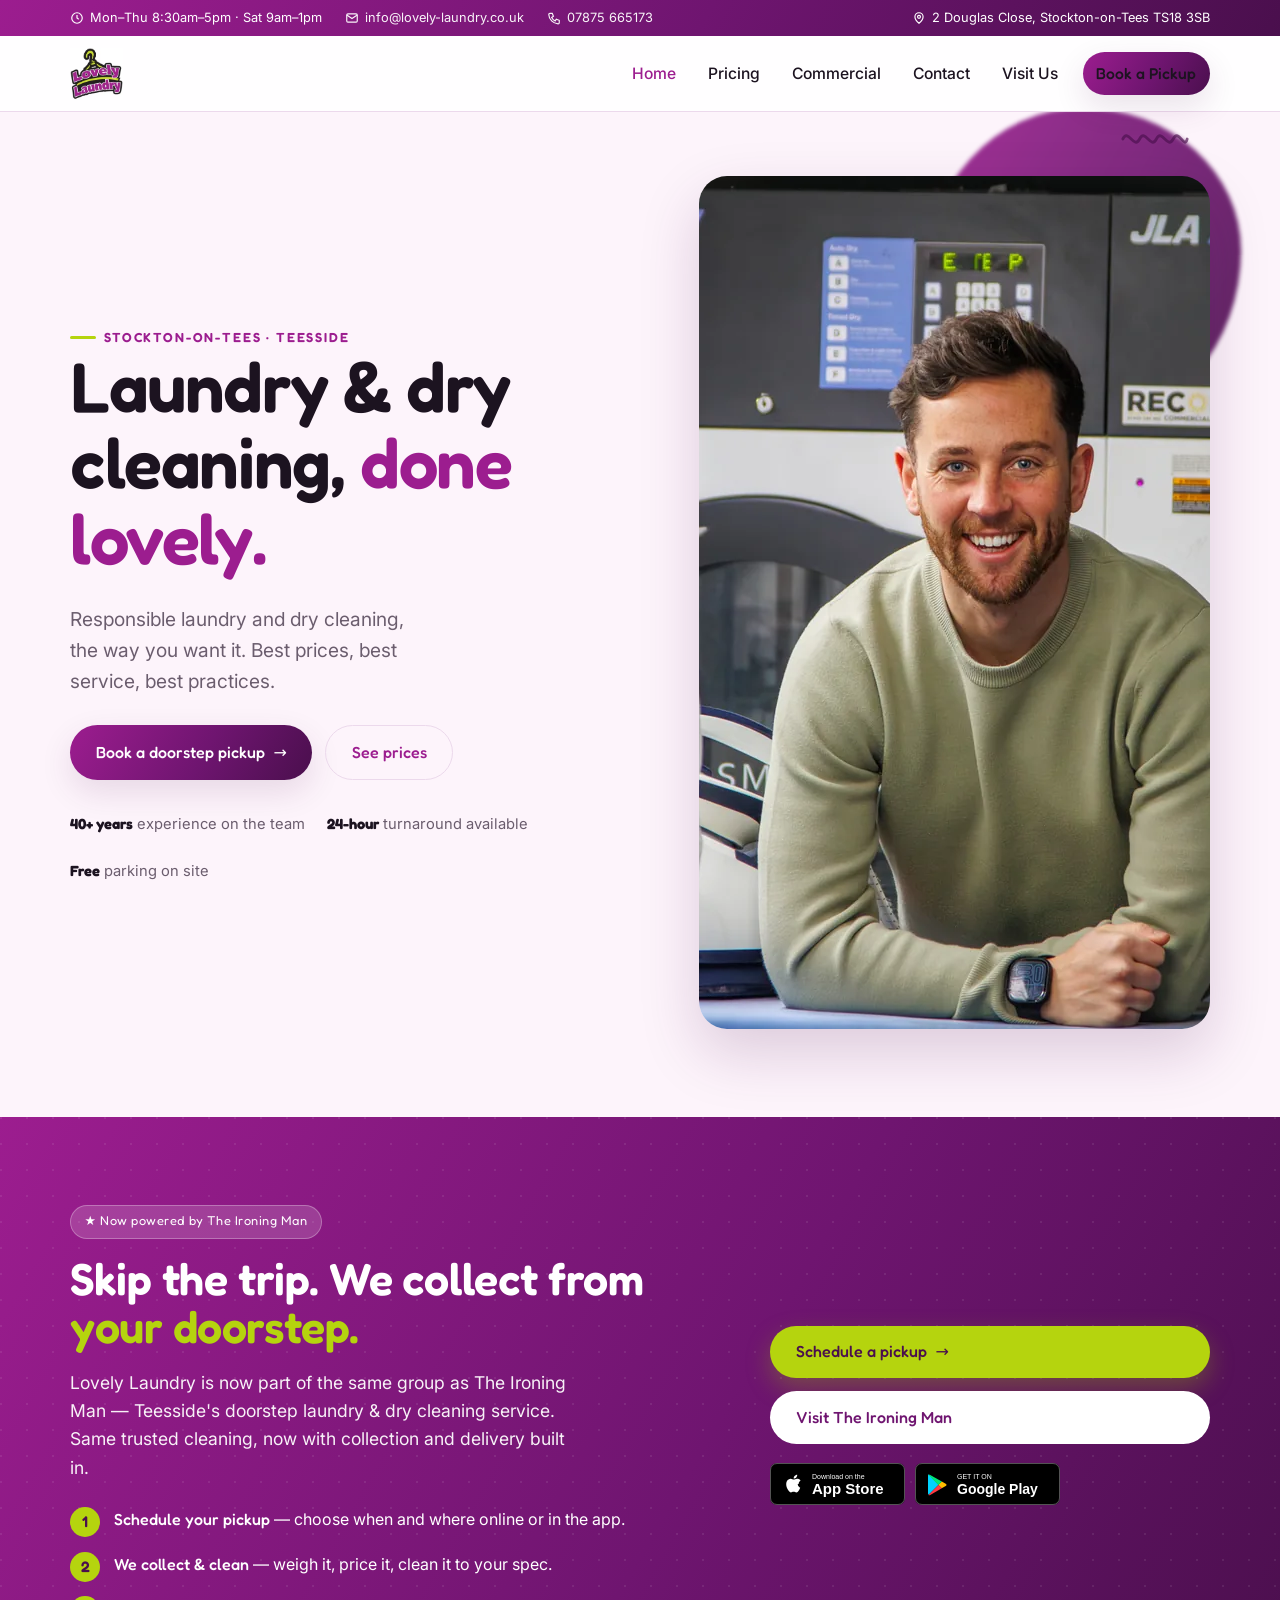
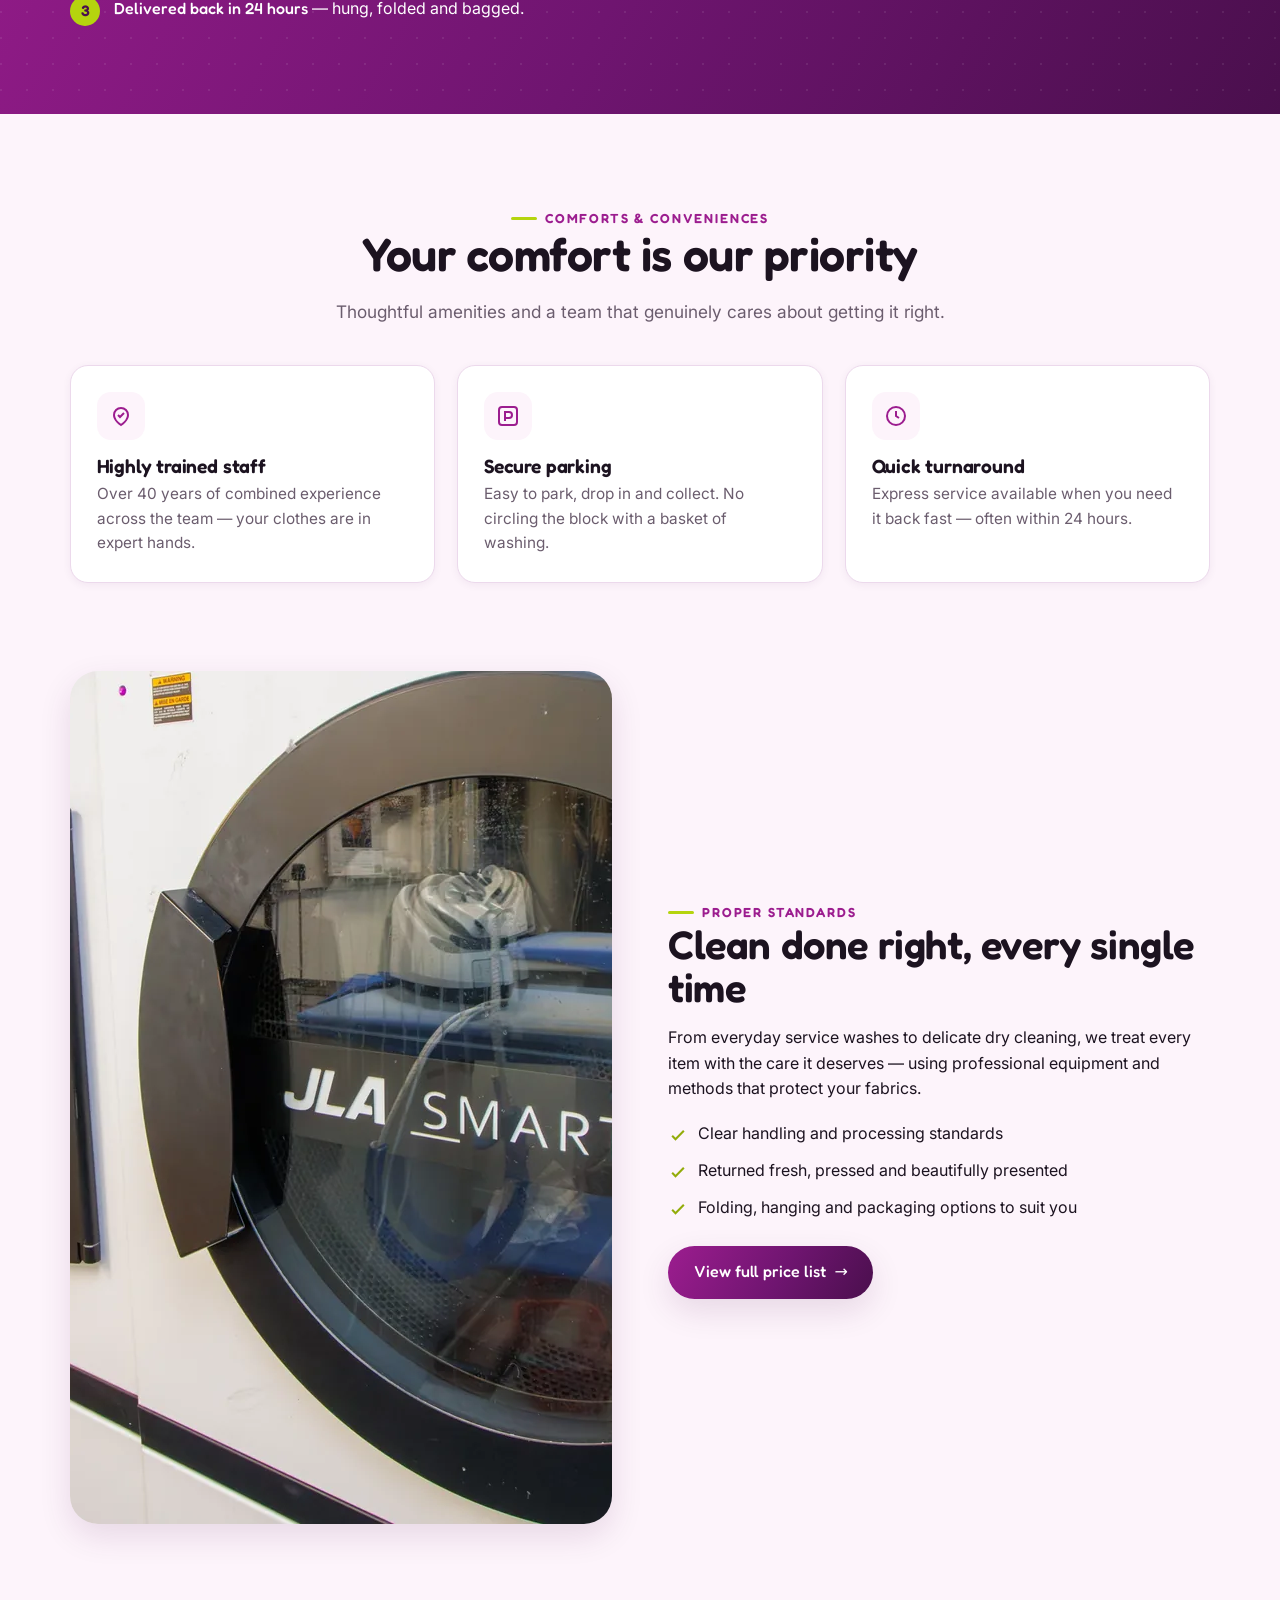
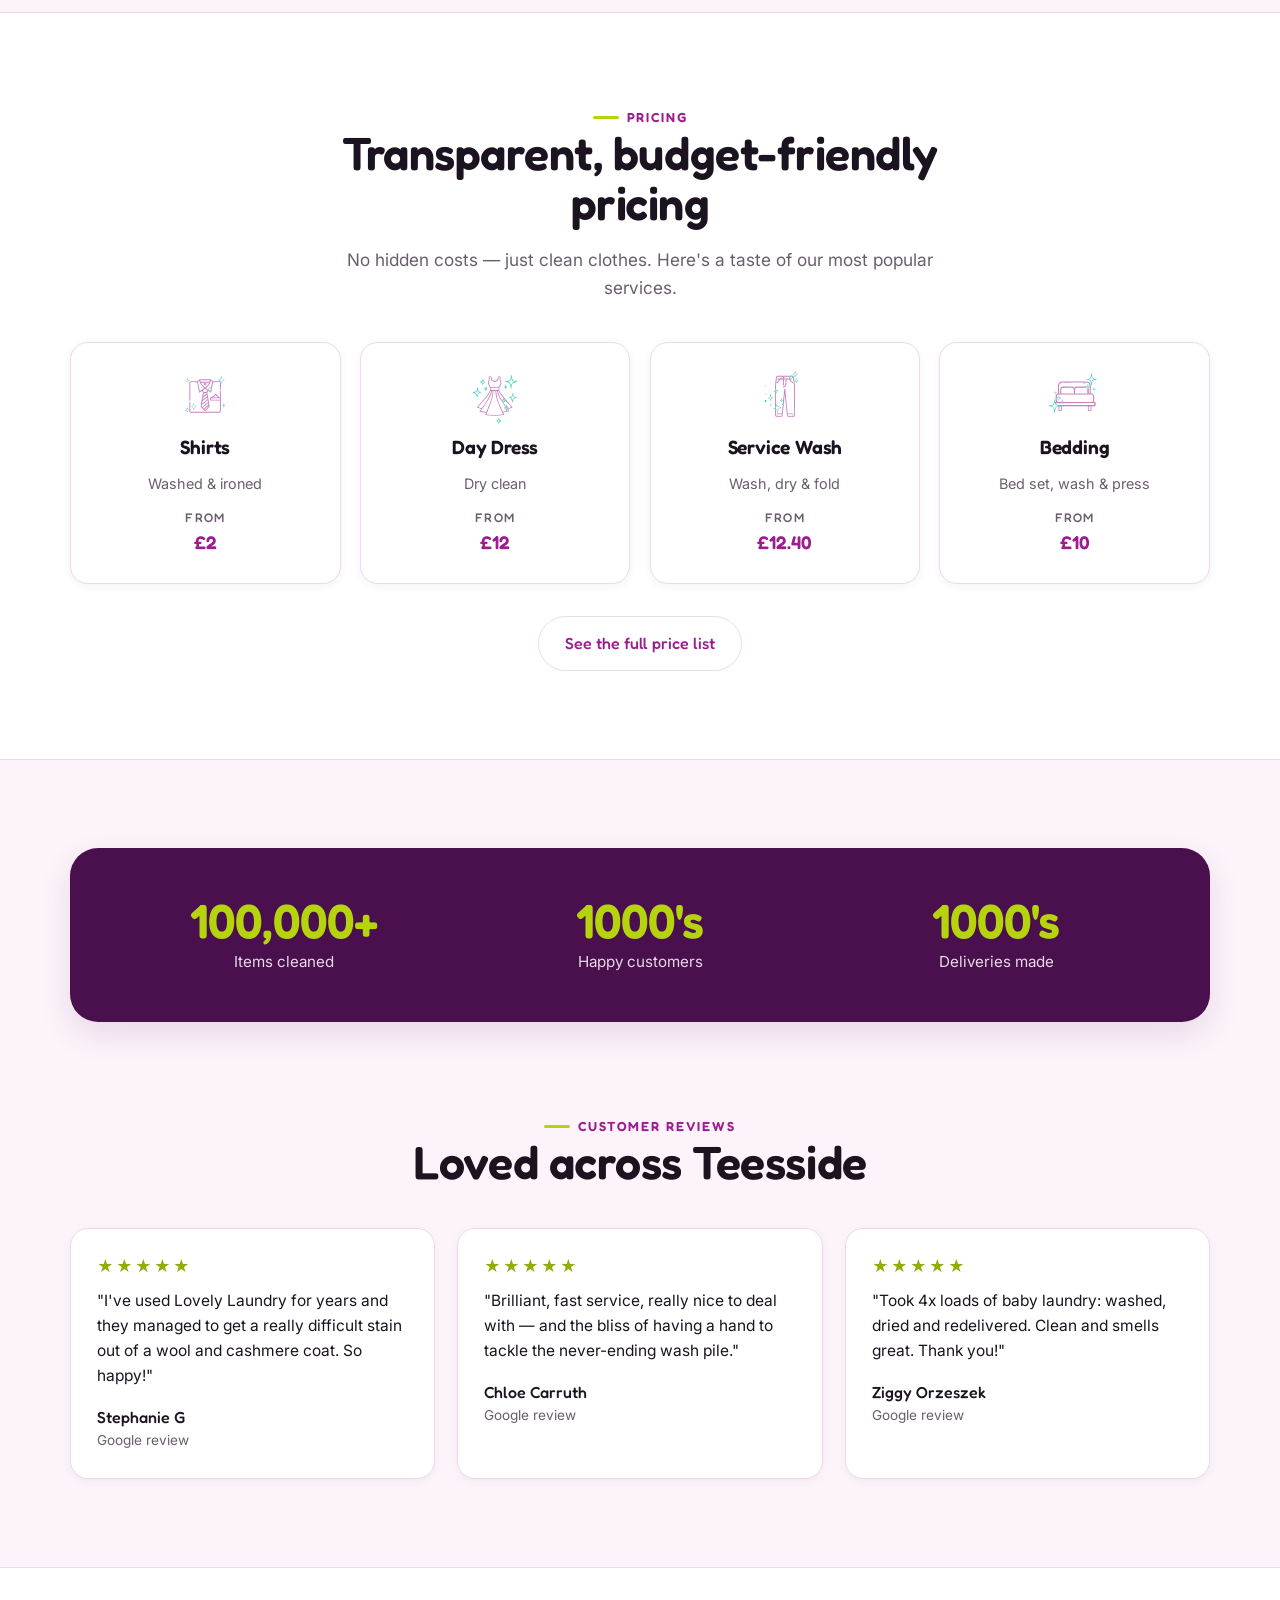
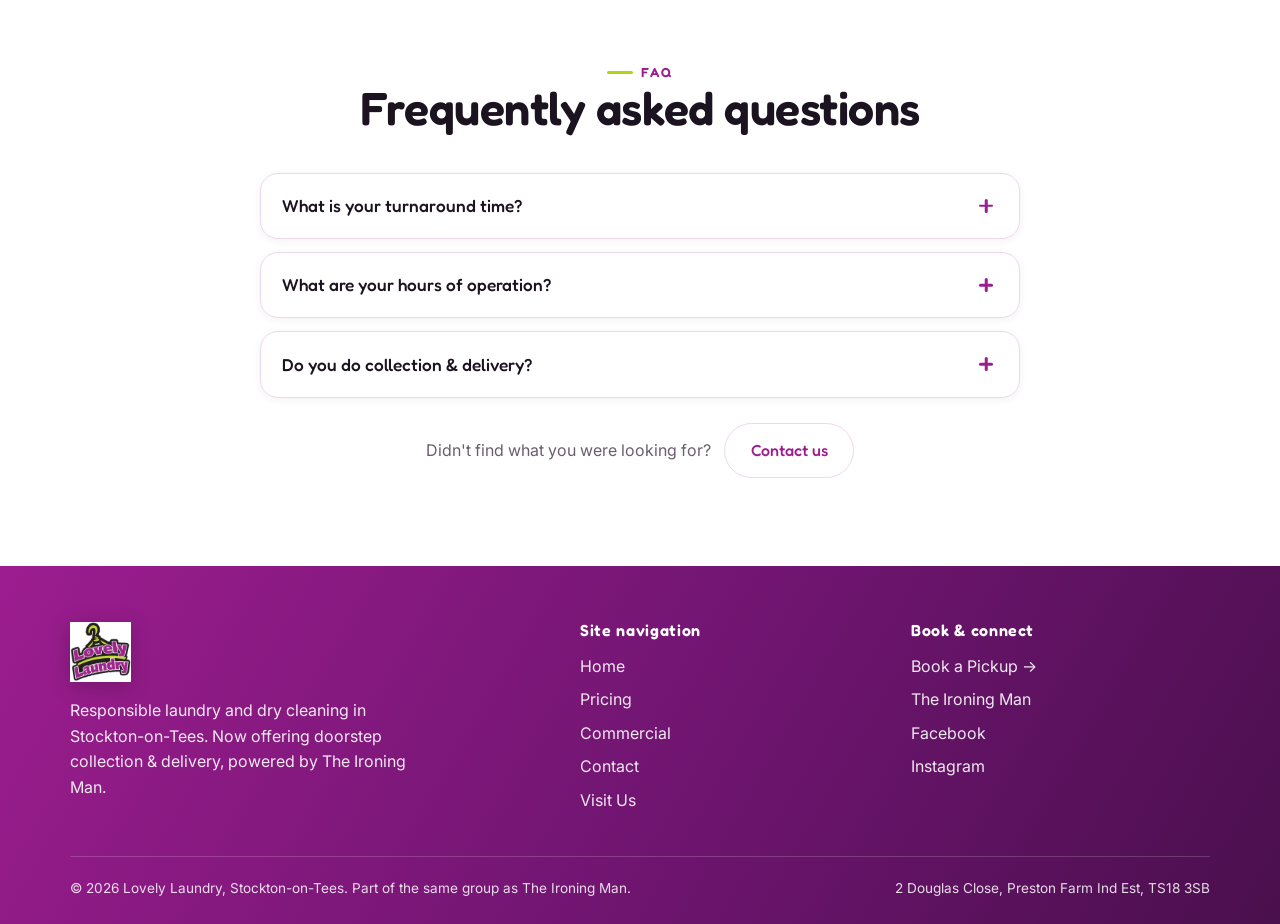
==== index.html @ bd480260 "Rebuild site: static HTML/CSS/JS, Ironing Man CTA throughout" ====
<!DOCTYPE html>
<html lang="en-GB">
<head>
  <meta charset="UTF-8">
  <meta name="viewport" content="width=device-width, initial-scale=1">
  <title>Lovely Laundry — Laundry &amp; Dry Cleaning in Stockton-on-Tees</title>
  <meta name="description" content="Lovely Laundry: trusted laundry and dry cleaning in Stockton-on-Tees. Now offering doorstep collection &amp; delivery, powered by The Ironing Man. Book a pickup online.">
  <link rel="icon" type="image/webp" href="assets/img/logo.webp">
  <meta property="og:title" content="Lovely Laundry — Laundry &amp; Dry Cleaning in Stockton-on-Tees">
  <meta property="og:description" content="Trusted local laundry &amp; dry cleaning, now with doorstep collection powered by The Ironing Man.">
  <meta property="og:type" content="website">
  <meta property="og:url" content="https://lovely-laundry.co.uk/">
  <link rel="preconnect" href="https://fonts.googleapis.com">
  <link rel="preconnect" href="https://fonts.gstatic.com" crossorigin>
  <link href="https://fonts.googleapis.com/css2?family=Fredoka:wght@400;500;600&family=Inter:wght@400;500;600&display=swap" rel="stylesheet">
  <link rel="stylesheet" href="assets/styles.css">
</head>
<body>

  <!-- Top bar -->
  <div class="topbar">
    <div class="wrap">
      <span class="ti"><svg viewBox="0 0 24 24" fill="none" stroke="currentColor" stroke-width="2"><circle cx="12" cy="12" r="9"/><path d="M12 7v5l3 2"/></svg> Mon–Thu 8:30am–5pm · Sat 9am–1pm</span>
      <a class="ti" href="mailto:info@lovely-laundry.co.uk"><svg viewBox="0 0 24 24" fill="none" stroke="currentColor" stroke-width="2"><rect x="3" y="5" width="18" height="14" rx="2"/><path d="m3 7 9 6 9-6"/></svg> info@lovely-laundry.co.uk</a>
      <a class="ti" href="tel:07875665173"><svg viewBox="0 0 24 24" fill="none" stroke="currentColor" stroke-width="2"><path d="M5 4h4l2 5-3 2a14 14 0 0 0 6 6l2-3 5 2v4a2 2 0 0 1-2 2A17 17 0 0 1 3 6a2 2 0 0 1 2-2"/></svg> 07875 665173</a>
      <span class="ti spacer"><svg viewBox="0 0 24 24" fill="none" stroke="currentColor" stroke-width="2"><path d="M12 21s-7-5.5-7-11a7 7 0 0 1 14 0c0 5.5-7 11-7 11Z"/><circle cx="12" cy="10" r="2.5"/></svg> 2 Douglas Close, Stockton-on-Tees TS18 3SB</span>
    </div>
  </div>

  <!-- Header -->
  <header class="site-header">
    <nav class="nav wrap" aria-label="Primary">
      <a class="logo" href="index.html"><img src="assets/img/logo.webp" alt="Lovely Laundry"></a>
      <button class="nav-toggle" aria-label="Menu" aria-expanded="false"><span></span><span></span><span></span></button>
      <ul class="nav-links">
        <li><a class="active" href="index.html">Home</a></li>
        <li><a href="pricing.html">Pricing</a></li>
        <li><a href="commercial.html">Commercial</a></li>
        <li><a href="contact.html">Contact</a></li>
        <li><a href="visit.html">Visit Us</a></li>
        <li class="nav-cta"><a class="btn btn-primary" href="https://ironing-man.co.uk/book" target="_blank" rel="noopener">Book a Pickup</a></li>
      </ul>
    </nav>
  </header>

  <!-- Hero -->
  <section class="hero">
    <div class="wrap hero-grid">
      <div class="hero-copy reveal">
        <span class="eyebrow">Stockton-on-Tees · Teesside</span>
        <h1>Laundry &amp; dry cleaning, <span class="tint">done lovely.</span></h1>
        <p class="lead">Responsible laundry and dry cleaning, the way you want it. Best prices, best service, best practices.</p>
        <div class="hero-cta">
          <a class="btn btn-primary" href="https://ironing-man.co.uk/book" target="_blank" rel="noopener">Book a doorstep pickup <span class="arr">→</span></a>
          <a class="btn btn-ghost" href="pricing.html">See prices</a>
        </div>
        <div class="trust-row">
          <span><b>40+ years</b> experience on the team</span>
          <span><b>24-hour</b> turnaround available</span>
          <span><b>Free</b> parking on site</span>
        </div>
      </div>
      <div class="hero-media reveal">
        <span class="blob"></span>
        <svg class="squig" viewBox="0 0 100 40" fill="none" stroke="currentColor" stroke-width="4" stroke-linecap="round"><path d="M4 20c8-16 16 16 24 0s16 16 24 0 16 16 24 0 16 16 20 0"/></svg>
        <img src="assets/img/hero-sam.webp" alt="Sam, owner of Lovely Laundry, at the dry cleaning machine" width="1280" height="853">
      </div>
    </div>
  </section>

  <!-- Doorstep band (signature CTA) -->
  <section class="doorstep">
    <div class="wrap doorstep-grid">
      <div class="reveal">
        <span class="badge">★ Now powered by The Ironing Man</span>
        <h2>Skip the trip. We collect from <span class="lime-text">your doorstep.</span></h2>
        <p>Lovely Laundry is now part of the same group as The Ironing Man — Teesside's doorstep laundry &amp; dry cleaning service. Same trusted cleaning, now with collection and delivery built in.</p>
        <ul class="steps">
          <li><span class="n">1</span><span><b>Schedule your pickup</b> — choose when and where online or in the app.</span></li>
          <li><span class="n">2</span><span><b>We collect &amp; clean</b> — weigh it, price it, clean it to your spec.</span></li>
          <li><span class="n">3</span><span><b>Delivered back in 24 hours</b> — hung, folded and bagged.</span></li>
        </ul>
      </div>
      <div class="doorstep-cta reveal">
        <a class="btn btn-lime" href="https://ironing-man.co.uk/book" target="_blank" rel="noopener">Schedule a pickup <span class="arr">→</span></a>
        <a class="btn btn-on-dark" href="https://ironing-man.co.uk/" target="_blank" rel="noopener">Visit The Ironing Man</a>
        <div class="app-badges">
          <a href="https://apps.apple.com/us/app/cleancloud/id1031182499" target="_blank" rel="noopener"><img src="assets/img/app-store.svg" alt="Download on the App Store"></a>
          <a href="https://play.google.com/store/apps/details?id=com.cleancloudapp.cleancloud" target="_blank" rel="noopener"><img src="assets/img/google-play.svg" alt="Get it on Google Play"></a>
        </div>
      </div>
    </div>
  </section>

  <!-- Comforts & Conveniences -->
  <section>
    <div class="wrap">
      <div class="section-head center reveal">
        <span class="eyebrow">Comforts &amp; conveniences</span>
        <h2>Your comfort is our priority</h2>
        <p>Thoughtful amenities and a team that genuinely cares about getting it right.</p>
      </div>
      <div class="features">
        <div class="feature reveal">
          <div class="ic"><svg viewBox="0 0 24 24" fill="none" stroke="currentColor" stroke-width="2"><path d="M12 21s-7-4.5-7-10a7 7 0 0 1 14 0c0 5.5-7 10-7 10Z"/><path d="M9 11l2 2 4-4"/></svg></div>
          <h3>Highly trained staff</h3>
          <p>Over 40 years of combined experience across the team — your clothes are in expert hands.</p>
        </div>
        <div class="feature reveal">
          <div class="ic"><svg viewBox="0 0 24 24" fill="none" stroke="currentColor" stroke-width="2"><rect x="3" y="3" width="18" height="18" rx="3"/><path d="M9 17V8h4a3 3 0 0 1 0 6H9"/></svg></div>
          <h3>Secure parking</h3>
          <p>Easy to park, drop in and collect. No circling the block with a basket of washing.</p>
        </div>
        <div class="feature reveal">
          <div class="ic"><svg viewBox="0 0 24 24" fill="none" stroke="currentColor" stroke-width="2"><circle cx="12" cy="12" r="9"/><path d="M12 7v5l3 2"/></svg></div>
          <h3>Quick turnaround</h3>
          <p>Express service available when you need it back fast — often within 24 hours.</p>
        </div>
      </div>
    </div>
  </section>

  <!-- Split: real cleaning -->
  <section style="padding-top:0;">
    <div class="wrap split reveal">
      <div class="split-media"><img src="assets/img/smartdry-machines.webp" alt="JLA SmartDry commercial cleaning machines at Lovely Laundry" width="1280" height="853"></div>
      <div class="split-body">
        <span class="eyebrow">Proper standards</span>
        <h2>Clean done right, every single time</h2>
        <p>From everyday service washes to delicate dry cleaning, we treat every item with the care it deserves — using professional equipment and methods that protect your fabrics.</p>
        <ul>
          <li><svg viewBox="0 0 24 24" fill="none" stroke="currentColor" stroke-width="2.5"><path d="m5 13 4 4L19 7"/></svg> Clear handling and processing standards</li>
          <li><svg viewBox="0 0 24 24" fill="none" stroke="currentColor" stroke-width="2.5"><path d="m5 13 4 4L19 7"/></svg> Returned fresh, pressed and beautifully presented</li>
          <li><svg viewBox="0 0 24 24" fill="none" stroke="currentColor" stroke-width="2.5"><path d="m5 13 4 4L19 7"/></svg> Folding, hanging and packaging options to suit you</li>
        </ul>
        <a class="btn btn-primary" href="pricing.html">View full price list <span class="arr">→</span></a>
      </div>
    </div>
  </section>

  <!-- Pricing teaser -->
  <section style="background:var(--paper); border-block:1px solid var(--line);">
    <div class="wrap">
      <div class="section-head center reveal">
        <span class="eyebrow">Pricing</span>
        <h2>Transparent, budget-friendly pricing</h2>
        <p>No hidden costs — just clean clothes. Here's a taste of our most popular services.</p>
      </div>
      <div class="price-cards">
        <div class="price-card reveal"><img src="assets/icons/shirt.svg" alt=""><h3>Shirts</h3><p class="sub">Washed &amp; ironed</p><div class="from"><span>From</span>£2</div></div>
        <div class="price-card reveal"><img src="assets/icons/dress.svg" alt=""><h3>Day Dress</h3><p class="sub">Dry clean</p><div class="from"><span>From</span>£12</div></div>
        <div class="price-card reveal"><img src="assets/icons/trousers.svg" alt=""><h3>Service Wash</h3><p class="sub">Wash, dry &amp; fold</p><div class="from"><span>From</span>£12.40</div></div>
        <div class="price-card reveal"><img src="assets/icons/bed.svg" alt=""><h3>Bedding</h3><p class="sub">Bed set, wash &amp; press</p><div class="from"><span>From</span>£10</div></div>
      </div>
      <div style="text-align:center; margin-top:2rem;">
        <a class="btn btn-ghost" href="pricing.html">See the full price list</a>
      </div>
    </div>
  </section>

  <!-- Stats -->
  <section>
    <div class="wrap">
      <div class="stats reveal">
        <div><div class="num">100,000+</div><div class="lbl">Items cleaned</div></div>
        <div><div class="num">1000's</div><div class="lbl">Happy customers</div></div>
        <div><div class="num">1000's</div><div class="lbl">Deliveries made</div></div>
      </div>
    </div>
  </section>

  <!-- Reviews -->
  <section style="padding-top:0;">
    <div class="wrap">
      <div class="section-head center reveal">
        <span class="eyebrow">Customer reviews</span>
        <h2>Loved across Teesside</h2>
      </div>
      <div class="reviews">
        <div class="review reveal">
          <div class="stars">★★★★★</div>
          <p>"I've used Lovely Laundry for years and they managed to get a really difficult stain out of a wool and cashmere coat. So happy!"</p>
          <div class="who">Stephanie G</div><div class="src">Google review</div>
        </div>
        <div class="review reveal">
          <div class="stars">★★★★★</div>
          <p>"Brilliant, fast service, really nice to deal with — and the bliss of having a hand to tackle the never-ending wash pile."</p>
          <div class="who">Chloe Carruth</div><div class="src">Google review</div>
        </div>
        <div class="review reveal">
          <div class="stars">★★★★★</div>
          <p>"Took 4x loads of baby laundry: washed, dried and redelivered. Clean and smells great. Thank you!"</p>
          <div class="who">Ziggy Orzeszek</div><div class="src">Google review</div>
        </div>
      </div>
    </div>
  </section>

  <!-- FAQ -->
  <section style="background:var(--paper); border-top:1px solid var(--line);">
    <div class="wrap">
      <div class="section-head center reveal">
        <span class="eyebrow">FAQ</span>
        <h2>Frequently asked questions</h2>
      </div>
      <div class="faq" style="margin-inline:auto;">
        <details class="reveal"><summary>What is your turnaround time?<span class="plus"></span></summary><p>Standard turnaround is typically within a few working days, and we offer an express service when you need items back faster — often within 24 hours. For doorstep collection through The Ironing Man, items are usually returned within 24 hours.</p></details>
        <details class="reveal"><summary>What are your hours of operation?<span class="plus"></span></summary><p>Our Stockton store is open Monday to Thursday 8:30am–5:00pm and Saturday 9:00am–1:00pm. You can book a doorstep pickup online any time.</p></details>
        <details class="reveal"><summary>Do you do collection &amp; delivery?<span class="plus"></span></summary><p>Yes — through The Ironing Man, our group's doorstep service. Schedule a pickup online or in the app, we collect, clean and deliver back to you. <a href="https://ironing-man.co.uk/book" target="_blank" rel="noopener" style="color:var(--magenta);">Book a pickup →</a></p></details>
      </div>
      <div style="text-align:center; margin-top:1.6rem;">
        <span style="color:var(--ink-soft);">Didn't find what you were looking for?</span>
        <a class="btn btn-ghost" style="margin-left:.6rem;" href="contact.html">Contact us</a>
      </div>
    </div>
  </section>

  <!-- Footer -->
  <footer class="site-footer">
    <div class="wrap footer-grid">
      <div class="footer-brand">
        <img src="assets/img/logo.webp" alt="Lovely Laundry">
        <p>Responsible laundry and dry cleaning in Stockton-on-Tees. Now offering doorstep collection &amp; delivery, powered by The Ironing Man.</p>
      </div>
      <div>
        <h4>Site navigation</h4>
        <ul>
          <li><a href="index.html">Home</a></li>
          <li><a href="pricing.html">Pricing</a></li>
          <li><a href="commercial.html">Commercial</a></li>
          <li><a href="contact.html">Contact</a></li>
          <li><a href="visit.html">Visit Us</a></li>
        </ul>
      </div>
      <div>
        <h4>Book &amp; connect</h4>
        <ul>
          <li><a href="https://ironing-man.co.uk/book" target="_blank" rel="noopener">Book a Pickup →</a></li>
          <li><a href="https://ironing-man.co.uk/" target="_blank" rel="noopener">The Ironing Man</a></li>
          <li><a href="https://www.facebook.com/LovelyLaundryStockton/" target="_blank" rel="noopener">Facebook</a></li>
          <li><a href="https://www.instagram.com/lovelylaundryltd/" target="_blank" rel="noopener">Instagram</a></li>
        </ul>
      </div>
    </div>
    <div class="wrap footer-bottom">
      <span>© 2026 Lovely Laundry, Stockton-on-Tees. Part of the same group as The Ironing Man.</span>
      <span>2 Douglas Close, Preston Farm Ind Est, TS18 3SB</span>
    </div>
  </footer>

  <script src="assets/main.js"></script>
</body>
</html>
---- assets/styles.css ----
/* ===========================================================
   Lovely Laundry — core styles
   Palette derived from the brand logo; lime used as signature accent.
   =========================================================== */

:root {
  --magenta:      #9c1d8f;
  --magenta-deep: #6f1570;
  --plum:         #4a0f4d;
  --lime:         #b5d40e;
  --lime-deep:    #93ac0a;
  --cream:        #fdf4fb;
  --paper:        #ffffff;
  --ink:          #1c1320;
  --ink-soft:     #6b5d6e;
  --line:         #ecd9ec;

  --grad-brand: linear-gradient(120deg, var(--magenta) 0%, var(--magenta-deep) 55%, var(--plum) 100%);

  --shadow-sm: 0 2px 8px rgba(74, 15, 77, .06);
  --shadow-md: 0 12px 32px rgba(74, 15, 77, .12);
  --shadow-lg: 0 24px 60px rgba(74, 15, 77, .18);

  --r-sm: 10px;
  --r-md: 18px;
  --r-lg: 28px;
  --r-pill: 999px;

  --wrap: 1140px;
  --gap: clamp(1rem, 3vw, 2rem);

  --font-display: "Fredoka", system-ui, sans-serif;
  --font-body: "Inter", system-ui, -apple-system, sans-serif;
}

*, *::before, *::after { box-sizing: border-box; }

html { scroll-behavior: smooth; }
@media (prefers-reduced-motion: reduce) {
  html { scroll-behavior: auto; }
  *, *::before, *::after { animation-duration: .001ms !important; transition-duration: .001ms !important; }
}

body {
  margin: 0;
  font-family: var(--font-body);
  color: var(--ink);
  background: var(--cream);
  line-height: 1.6;
  -webkit-font-smoothing: antialiased;
}

img { max-width: 100%; display: block; }
a { color: inherit; }

h1, h2, h3, h4 {
  font-family: var(--font-display);
  line-height: 1.08;
  margin: 0 0 .4em;
  font-weight: 600;
  letter-spacing: -0.01em;
}

.wrap { width: min(var(--wrap), 92vw); margin-inline: auto; }

.eyebrow {
  font-family: var(--font-display);
  font-weight: 600;
  font-size: .82rem;
  letter-spacing: .14em;
  text-transform: uppercase;
  color: var(--magenta);
  display: inline-flex;
  align-items: center;
  gap: .5rem;
}
.eyebrow::before {
  content: "";
  width: 26px; height: 3px;
  background: var(--lime);
  border-radius: 2px;
}

/* ---------- Buttons ---------- */
.btn {
  --btn-bg: var(--grad-brand);
  display: inline-flex;
  align-items: center;
  gap: .55rem;
  font-family: var(--font-display);
  font-weight: 500;
  font-size: 1rem;
  text-decoration: none;
  padding: .85rem 1.6rem;
  border-radius: var(--r-pill);
  border: 0;
  cursor: pointer;
  transition: transform .18s ease, box-shadow .18s ease, background .18s ease;
}
.btn-primary { background: var(--btn-bg); color: #fff; box-shadow: var(--shadow-md); }
.btn-primary:hover { transform: translateY(-2px); box-shadow: var(--shadow-lg); }
.btn-lime { background: var(--lime); color: var(--plum); box-shadow: 0 10px 24px rgba(147,172,10,.34); }
.btn-lime:hover { transform: translateY(-2px); background: #c3e018; }
.btn-ghost { background: transparent; color: var(--magenta); border: 1.5px solid var(--line); }
.btn-ghost:hover { border-color: var(--magenta); background: #fff; }
.btn-on-dark { background: #fff; color: var(--magenta-deep); }
.btn-on-dark:hover { transform: translateY(-2px); box-shadow: var(--shadow-lg); }
.btn .arr { transition: transform .18s ease; }
.btn:hover .arr { transform: translateX(3px); }

/* ---------- Top bar ---------- */
.topbar {
  background: var(--grad-brand);
  color: #fff;
  font-size: .8rem;
}
.topbar .wrap {
  display: flex;
  flex-wrap: wrap;
  gap: .4rem 1.4rem;
  align-items: center;
  padding: .5rem 0;
}
.topbar a { text-decoration: none; opacity: .95; }
.topbar .ti { display: inline-flex; align-items: center; gap: .4rem; }
.topbar .spacer { margin-left: auto; }
.topbar svg { width: 14px; height: 14px; flex: none; }

/* ---------- Header / nav ---------- */
.site-header {
  position: sticky; top: 0; z-index: 50;
  background: rgba(255,255,255,.9);
  backdrop-filter: blur(10px);
  border-bottom: 1px solid var(--line);
}
.nav {
  display: flex; align-items: center; justify-content: space-between;
  padding: .7rem 0; gap: 1rem;
}
.nav .logo img { height: 52px; width: auto; }
.nav-links { display: flex; align-items: center; gap: .3rem; list-style: none; margin: 0; padding: 0; }
.nav-links a {
  text-decoration: none; font-weight: 500;
  padding: .55rem .85rem; border-radius: var(--r-pill);
  color: var(--ink); font-size: .98rem;
  transition: background .15s, color .15s;
}
.nav-links a:hover { background: var(--cream); color: var(--magenta); }
.nav-links a.active { color: var(--magenta); }
.nav-cta { margin-left: .4rem; }
.nav-toggle { display: none; background: none; border: 0; cursor: pointer; padding: .4rem; }
.nav-toggle span { display: block; width: 24px; height: 2.5px; background: var(--ink); border-radius: 2px; margin: 5px 0; transition: .25s; }

@media (max-width: 860px) {
  .nav-toggle { display: block; }
  .nav-links {
    position: absolute; inset: 100% 0 auto 0;
    flex-direction: column; align-items: stretch;
    background: #fff; padding: 1rem; gap: .2rem;
    border-bottom: 1px solid var(--line);
    box-shadow: var(--shadow-md);
    transform: translateY(-8px); opacity: 0; pointer-events: none;
    transition: .2s;
  }
  .nav-links.open { transform: none; opacity: 1; pointer-events: auto; }
  .nav-links a { padding: .8rem 1rem; }
  .nav-cta { margin: .4rem 0 0; }
}

/* ---------- Section rhythm ---------- */
section { padding: clamp(3rem, 7vw, 5.5rem) 0; }
.section-head { max-width: 640px; margin-bottom: 2.5rem; }
.section-head.center { margin-inline: auto; text-align: center; }
.section-head h2 { font-size: clamp(1.9rem, 4.5vw, 2.9rem); }
.section-head p { color: var(--ink-soft); font-size: 1.08rem; margin: 0; }

/* ---------- Hero ---------- */
.hero { padding-top: clamp(2.5rem, 5vw, 4rem); position: relative; overflow: hidden; }
.hero-grid {
  display: grid; grid-template-columns: 1.05fr .95fr;
  gap: clamp(2rem, 5vw, 4rem); align-items: center;
}
.hero h1 {
  font-size: clamp(2.6rem, 6.5vw, 4.4rem);
  letter-spacing: -0.02em;
}
.hero h1 .tint { color: var(--magenta); }
.hero p.lead { font-size: 1.2rem; color: var(--ink-soft); max-width: 30ch; margin: 0 0 1.8rem; }
.hero-cta { display: flex; flex-wrap: wrap; gap: .8rem; }
.hero-media { position: relative; }
.hero-media img {
  width: 100%; border-radius: var(--r-lg);
  box-shadow: var(--shadow-lg);
  aspect-ratio: 4 / 3.2; object-fit: cover;
}
.hero-media .blob {
  position: absolute; inset: -8% -6% auto auto; width: 62%; aspect-ratio: 1;
  background: var(--grad-brand); border-radius: 50% 50% 48% 52% / 55% 45% 55% 45%;
  z-index: -1; filter: blur(2px); opacity: .9;
}
.hero-media .squig { position: absolute; right: 4%; top: -6%; width: 70px; color: var(--plum); opacity: .65; }
.trust-row { display: flex; flex-wrap: wrap; gap: 1.4rem; margin-top: 2rem; font-size: .92rem; color: var(--ink-soft); }
.trust-row b { color: var(--ink); font-family: var(--font-display); }

@media (max-width: 860px) {
  .hero-grid { grid-template-columns: 1fr; }
  .hero-media { order: -1; }
}

/* ---------- Doorstep band (signature CTA) ---------- */
.doorstep {
  background: var(--grad-brand);
  color: #fff; position: relative; overflow: hidden;
}
.doorstep::after {
  content: ""; position: absolute; inset: 0;
  background-image: radial-gradient(circle at 1px 1px, rgba(255,255,255,.16) 1px, transparent 0);
  background-size: 26px 26px; opacity: .5; pointer-events: none;
}
.doorstep .wrap { position: relative; z-index: 1; }
.doorstep-grid { display: grid; grid-template-columns: 1.2fr .8fr; gap: 2.5rem; align-items: center; }
.doorstep .badge {
  display: inline-flex; align-items: center; gap: .5rem;
  background: rgba(255,255,255,.16); border: 1px solid rgba(255,255,255,.28);
  padding: .35rem .85rem; border-radius: var(--r-pill);
  font-size: .8rem; font-family: var(--font-display); letter-spacing: .04em; margin-bottom: 1rem;
}
.doorstep h2 { font-size: clamp(1.8rem, 4vw, 2.8rem); color: #fff; }
.doorstep p { font-size: 1.1rem; opacity: .94; max-width: 46ch; }
.doorstep .lime-text { color: var(--lime); }
.steps { display: grid; gap: .9rem; margin: 1.6rem 0 0; padding: 0; list-style: none; }
.steps li { display: flex; gap: .9rem; align-items: flex-start; }
.steps .n {
  flex: none; width: 30px; height: 30px; border-radius: 50%;
  background: var(--lime); color: var(--plum);
  display: grid; place-items: center; font-family: var(--font-display); font-weight: 600; font-size: .95rem;
}
.steps b { font-family: var(--font-display); font-weight: 500; }
.doorstep-cta { display: flex; flex-direction: column; gap: .8rem; }
.app-badges { display: flex; gap: .6rem; flex-wrap: wrap; margin-top: .4rem; }
.app-badges img { height: 42px; width: auto; }
@media (max-width: 760px){ .doorstep-grid { grid-template-columns: 1fr; } }

/* ---------- Feature cards ---------- */
.features { display: grid; grid-template-columns: repeat(3, 1fr); gap: 1.4rem; }
.feature {
  background: #fff; border: 1px solid var(--line); border-radius: var(--r-md);
  padding: 1.6rem; box-shadow: var(--shadow-sm); transition: transform .2s, box-shadow .2s;
}
.feature:hover { transform: translateY(-4px); box-shadow: var(--shadow-md); }
.feature .ic {
  width: 48px; height: 48px; border-radius: 14px; display: grid; place-items: center;
  background: var(--cream); color: var(--magenta); margin-bottom: 1rem;
}
.feature .ic svg { width: 24px; height: 24px; }
.feature h3 { font-size: 1.2rem; margin-bottom: .35rem; }
.feature p { margin: 0; color: var(--ink-soft); font-size: .96rem; }
@media (max-width: 760px){ .features { grid-template-columns: 1fr; } }

/* ---------- Split (image + text) ---------- */
.split { display: grid; grid-template-columns: 1fr 1fr; gap: clamp(2rem,5vw,3.5rem); align-items: center; }
.split.flip .split-media { order: 2; }
.split-media img { border-radius: var(--r-lg); box-shadow: var(--shadow-md); aspect-ratio: 4/3; object-fit: cover; width: 100%; }
.split-body h2 { font-size: clamp(1.7rem, 3.6vw, 2.5rem); }
.split-body ul { list-style: none; padding: 0; margin: 1.2rem 0 1.6rem; display: grid; gap: .7rem; }
.split-body li { display: flex; gap: .6rem; align-items: flex-start; }
.split-body li svg { flex: none; width: 20px; height: 20px; color: var(--lime-deep); margin-top: .25rem; }
@media (max-width: 760px){ .split { grid-template-columns: 1fr; } .split.flip .split-media { order: -1; } }

/* ---------- Pricing teaser cards ---------- */
.price-cards { display: grid; grid-template-columns: repeat(4,1fr); gap: 1.2rem; }
.price-card {
  background: #fff; border: 1px solid var(--line); border-radius: var(--r-md);
  padding: 1.6rem 1.2rem; text-align: center; box-shadow: var(--shadow-sm);
  transition: transform .2s, box-shadow .2s; position: relative;
}
.price-card:hover { transform: translateY(-4px); box-shadow: var(--shadow-md); }
.price-card img { width: 56px; height: 56px; margin: 0 auto .8rem; }
.price-card h3 { font-size: 1.2rem; margin-bottom: .15rem; }
.price-card .sub { color: var(--ink-soft); font-size: .9rem; margin-bottom: .8rem; }
.price-card .from { font-family: var(--font-display); font-weight: 600; color: var(--magenta); font-size: 1.15rem; }
.price-card .from span { font-size: .78rem; color: var(--ink-soft); display: block; text-transform: uppercase; letter-spacing: .1em; font-weight: 500; }
@media (max-width: 860px){ .price-cards { grid-template-columns: repeat(2,1fr); } }
@media (max-width: 460px){ .price-cards { grid-template-columns: 1fr; } }

/* ---------- Stats ---------- */
.stats {
  background: var(--plum); color: #fff; border-radius: var(--r-lg);
  padding: clamp(2rem,4vw,3rem); display: grid; grid-template-columns: repeat(3,1fr);
  gap: 1.5rem; text-align: center; box-shadow: var(--shadow-md);
}
.stats .num { font-family: var(--font-display); font-weight: 600; font-size: clamp(2rem,5vw,3rem); color: var(--lime); line-height: 1; }
.stats .lbl { opacity: .85; margin-top: .4rem; font-size: .95rem; }
@media (max-width: 560px){ .stats { grid-template-columns: 1fr; gap: 1.8rem; } }

/* ---------- FAQ ---------- */
.faq { display: grid; gap: .8rem; max-width: 760px; }
.faq details {
  background: #fff; border: 1px solid var(--line); border-radius: var(--r-md);
  padding: 0 1.3rem; box-shadow: var(--shadow-sm); overflow: hidden;
}
.faq summary {
  list-style: none; cursor: pointer; padding: 1.15rem 0;
  font-family: var(--font-display); font-weight: 500; font-size: 1.08rem;
  display: flex; justify-content: space-between; align-items: center; gap: 1rem;
}
.faq summary::-webkit-details-marker { display: none; }
.faq summary .plus { flex: none; width: 24px; height: 24px; position: relative; transition: transform .2s; }
.faq summary .plus::before, .faq summary .plus::after {
  content: ""; position: absolute; background: var(--magenta); border-radius: 2px;
  top: 50%; left: 50%; transform: translate(-50%,-50%);
}
.faq summary .plus::before { width: 14px; height: 2.5px; }
.faq summary .plus::after { width: 2.5px; height: 14px; transition: transform .2s; }
.faq details[open] summary .plus::after { transform: translate(-50%,-50%) scaleY(0); }
.faq details > p { margin: 0 0 1.15rem; color: var(--ink-soft); }

/* ---------- Reviews ---------- */
.reviews { display: grid; grid-template-columns: repeat(3,1fr); gap: 1.4rem; }
.review {
  background: #fff; border: 1px solid var(--line); border-radius: var(--r-md);
  padding: 1.6rem; box-shadow: var(--shadow-sm);
}
.review .stars { color: var(--lime-deep); letter-spacing: 2px; margin-bottom: .6rem; }
.review p { margin: 0 0 1rem; font-size: .97rem; }
.review .who { font-family: var(--font-display); font-weight: 500; }
.review .src { color: var(--ink-soft); font-size: .85rem; }
@media (max-width: 760px){ .reviews { grid-template-columns: 1fr; } }

/* ---------- Footer ---------- */
.site-footer { background: var(--grad-brand); color: #fff; padding: clamp(2.5rem,5vw,3.5rem) 0 1.5rem; }
.footer-grid { display: grid; grid-template-columns: 1.6fr 1fr 1fr; gap: 2rem; }
.site-footer h4 { font-size: 1rem; letter-spacing: .04em; margin-bottom: .9rem; }
.site-footer a { color: rgba(255,255,255,.9); text-decoration: none; }
.site-footer a:hover { color: var(--lime); }
.footer-grid ul { list-style: none; padding: 0; margin: 0; display: grid; gap: .5rem; }
.footer-brand img { height: 60px; margin-bottom: 1rem; filter: drop-shadow(0 4px 10px rgba(0,0,0,.2)); }
.footer-brand p { opacity: .9; max-width: 34ch; }
.footer-bottom {
  border-top: 1px solid rgba(255,255,255,.2); margin-top: 2.5rem; padding-top: 1.3rem;
  display: flex; flex-wrap: wrap; gap: .6rem 1.5rem; justify-content: space-between;
  font-size: .85rem; opacity: .85;
}
@media (max-width: 760px){ .footer-grid { grid-template-columns: 1fr; gap: 1.6rem; } }

/* ---------- Reveal on scroll ---------- */
.reveal { opacity: 0; transform: translateY(18px); transition: opacity .6s ease, transform .6s ease; }
.reveal.in { opacity: 1; transform: none; }

/* ---------- Page hero (interior) ---------- */
.page-hero { background: var(--cream); padding: clamp(2.5rem,5vw,4rem) 0 clamp(1.5rem,3vw,2.5rem); text-align: center; }
.page-hero h1 { font-size: clamp(2.2rem,5.5vw,3.6rem); }
.page-hero h1 .tint { color: var(--magenta); }
.page-hero p { color: var(--ink-soft); font-size: 1.1rem; max-width: 56ch; margin: .5rem auto 0; }
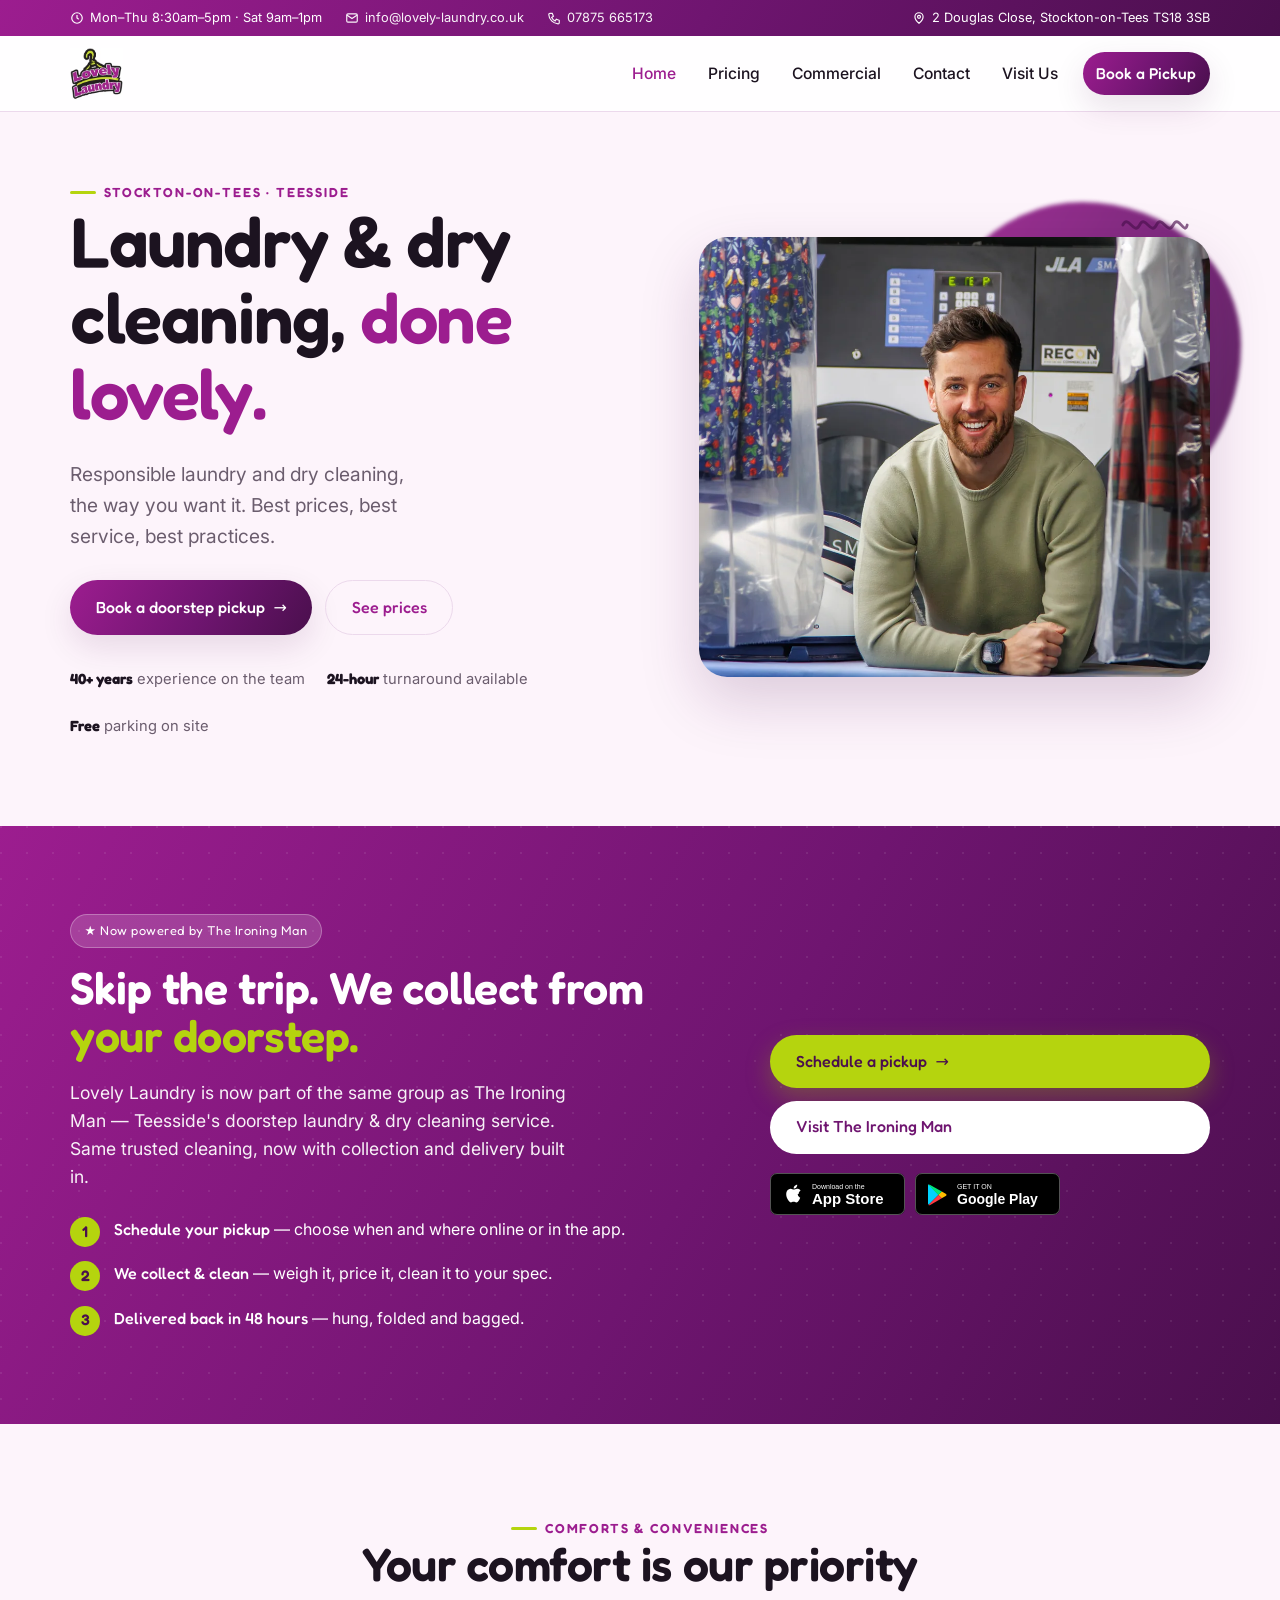
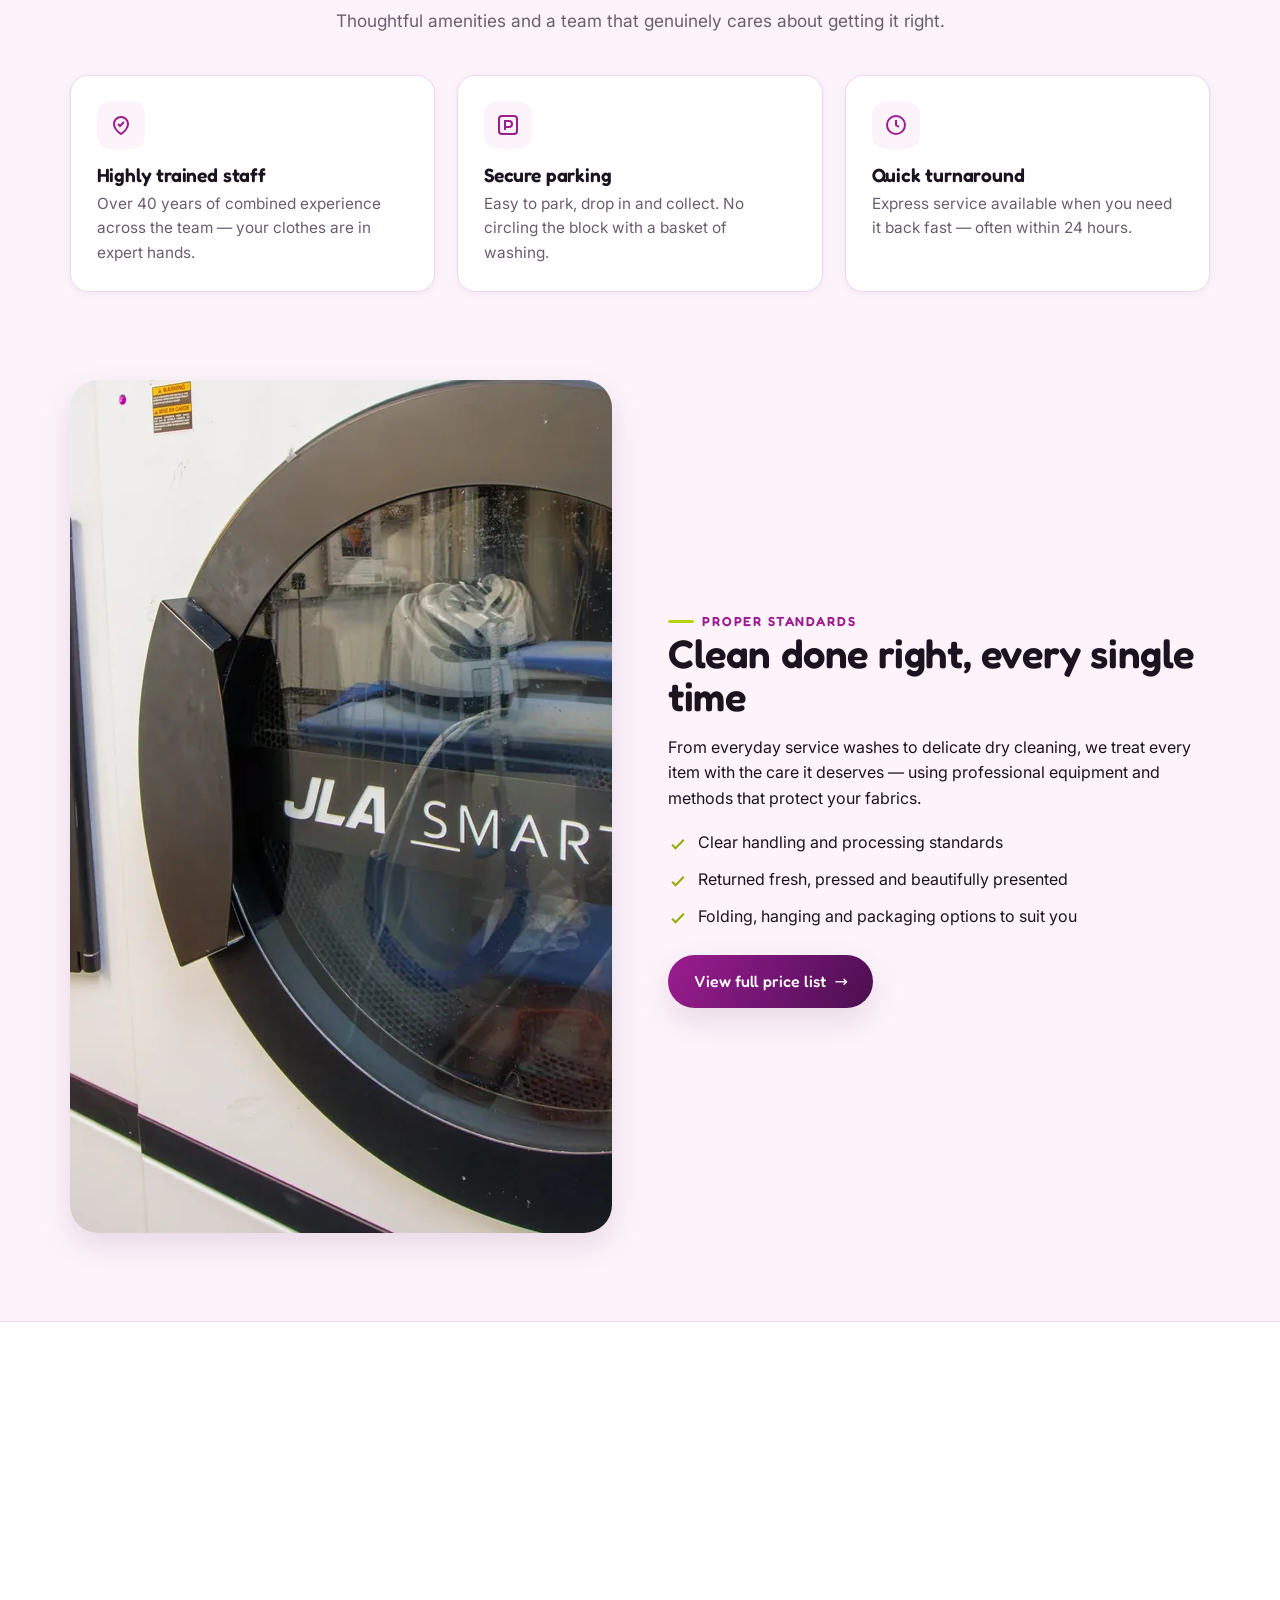
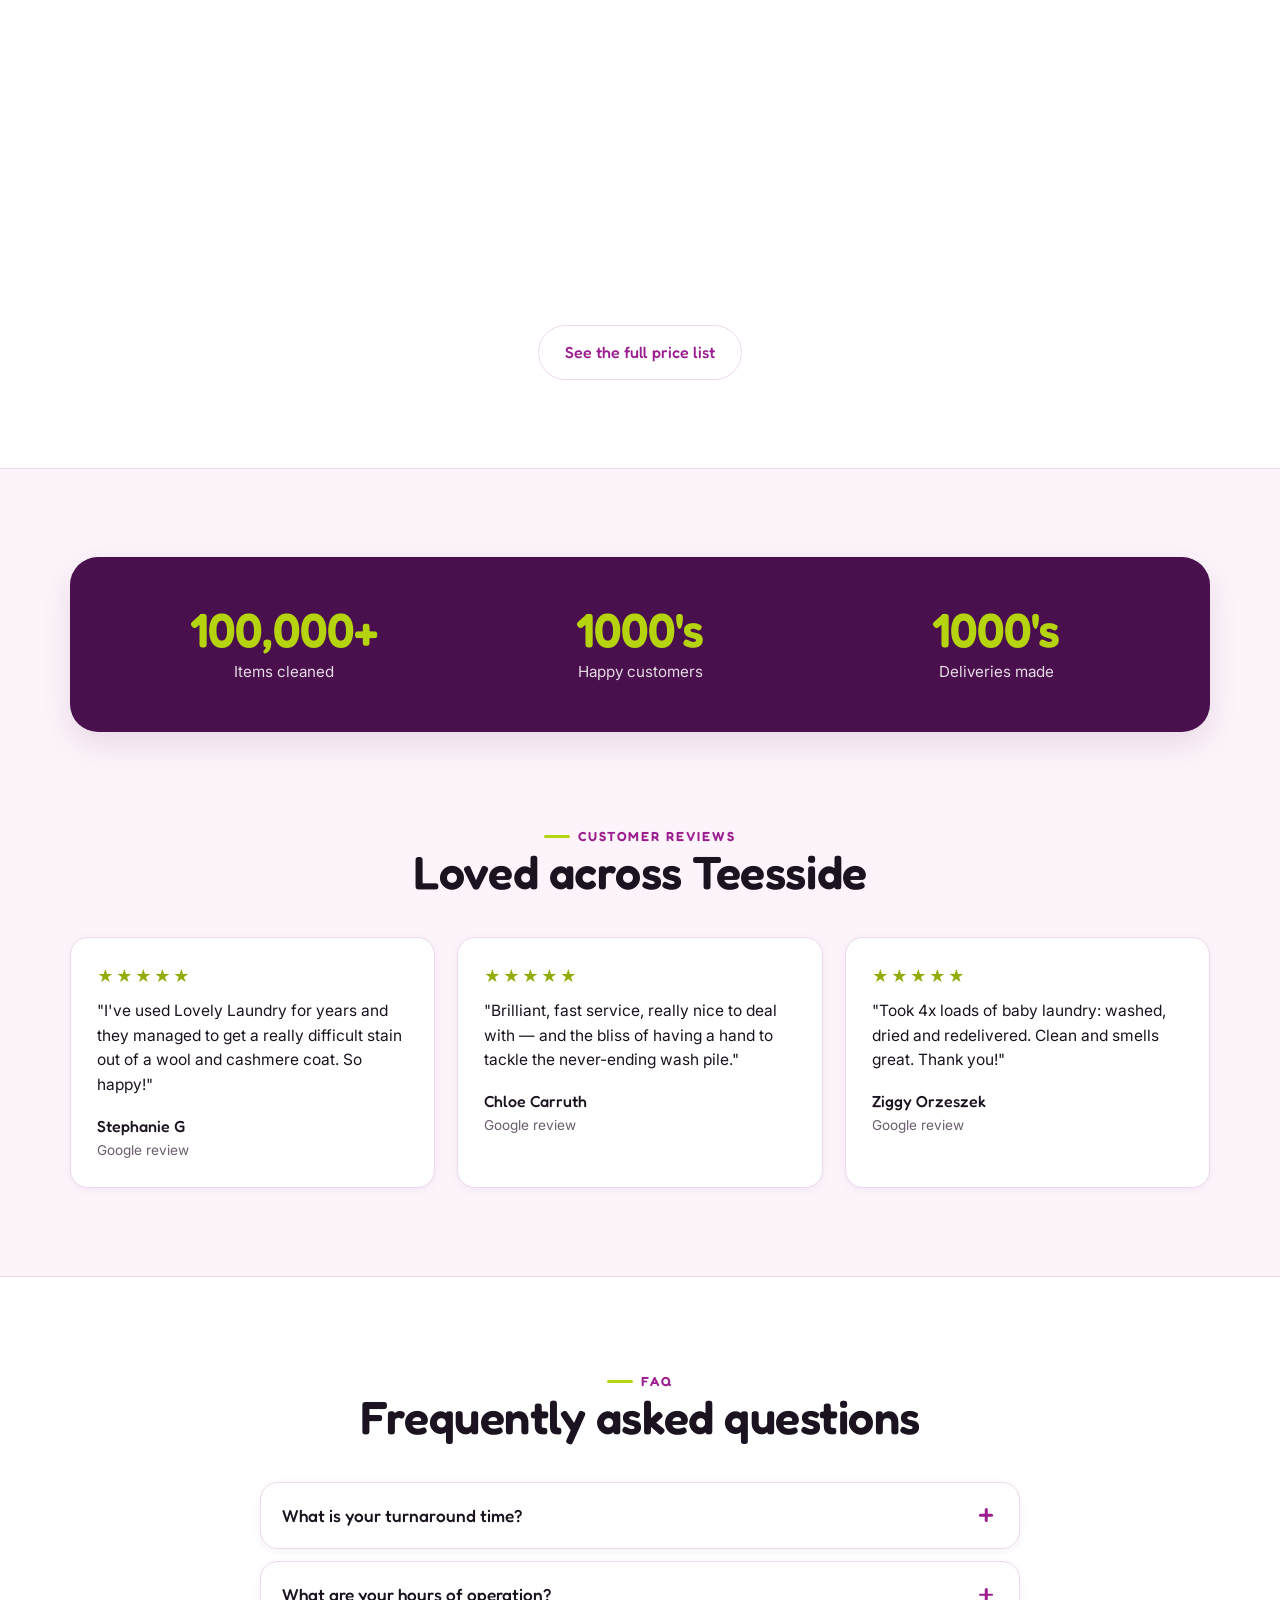
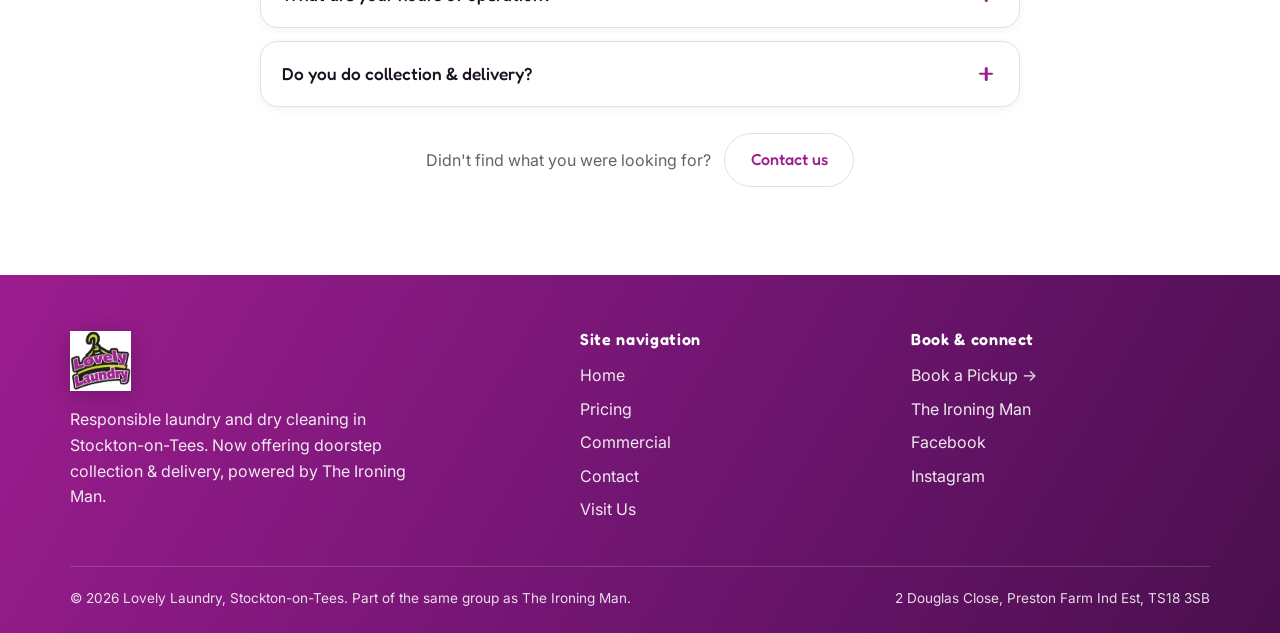
==== commit cec1545e: "Update delivery timeframe from 24 to 48 hours Co-Authored-By: Claude Opus 4.8 <noreply@anthropic.com" ====
--- a/index.html
+++ b/index.html
@@ -5,15 +5,65 @@
   <meta name="viewport" content="width=device-width, initial-scale=1">
   <title>Lovely Laundry — Laundry &amp; Dry Cleaning in Stockton-on-Tees</title>
   <meta name="description" content="Lovely Laundry: trusted laundry and dry cleaning in Stockton-on-Tees. Now offering doorstep collection &amp; delivery, powered by The Ironing Man. Book a pickup online.">
+  <link rel="canonical" href="https://lovely-laundry.co.uk/">
   <link rel="icon" type="image/webp" href="assets/img/logo.webp">
+  <link rel="apple-touch-icon" href="assets/img/apple-touch-icon.png">
+  <meta name="theme-color" content="#9c1d8f">
+  <meta property="og:site_name" content="Lovely Laundry">
+  <meta property="og:locale" content="en_GB">
   <meta property="og:title" content="Lovely Laundry — Laundry &amp; Dry Cleaning in Stockton-on-Tees">
   <meta property="og:description" content="Trusted local laundry &amp; dry cleaning, now with doorstep collection powered by The Ironing Man.">
   <meta property="og:type" content="website">
   <meta property="og:url" content="https://lovely-laundry.co.uk/">
+  <meta property="og:image" content="https://lovely-laundry.co.uk/assets/img/og-image.jpg">
+  <meta property="og:image:width" content="1200">
+  <meta property="og:image:height" content="630">
+  <meta property="og:image:alt" content="Lovely Laundry — laundry &amp; dry cleaning in Stockton-on-Tees">
+  <meta name="twitter:card" content="summary_large_image">
+  <meta name="twitter:title" content="Lovely Laundry — Laundry &amp; Dry Cleaning in Stockton-on-Tees">
+  <meta name="twitter:description" content="Trusted local laundry &amp; dry cleaning, now with doorstep collection powered by The Ironing Man.">
+  <meta name="twitter:image" content="https://lovely-laundry.co.uk/assets/img/og-image.jpg">
   <link rel="preconnect" href="https://fonts.googleapis.com">
   <link rel="preconnect" href="https://fonts.gstatic.com" crossorigin>
   <link href="https://fonts.googleapis.com/css2?family=Fredoka:wght@400;500;600&family=Inter:wght@400;500;600&display=swap" rel="stylesheet">
-  <link rel="stylesheet" href="assets/styles.css">
+  <link rel="stylesheet" href="assets/styles.css?v=2">
+  <script type="application/ld+json">
+  {
+    "@context": "https://schema.org",
+    "@type": "DryCleaningOrLaundry",
+    "name": "Lovely Laundry",
+    "image": "https://lovely-laundry.co.uk/assets/img/og-image.jpg",
+    "url": "https://lovely-laundry.co.uk/",
+    "telephone": "+447875665173",
+    "email": "info@lovely-laundry.co.uk",
+    "priceRange": "££",
+    "address": {
+      "@type": "PostalAddress",
+      "streetAddress": "2 Douglas Close, Preston Farm Industrial Estate",
+      "addressLocality": "Stockton-on-Tees",
+      "postalCode": "TS18 3SB",
+      "addressCountry": "GB"
+    },
+    "openingHoursSpecification": [
+      {
+        "@type": "OpeningHoursSpecification",
+        "dayOfWeek": ["Monday", "Tuesday", "Wednesday", "Thursday"],
+        "opens": "08:30",
+        "closes": "17:00"
+      },
+      {
+        "@type": "OpeningHoursSpecification",
+        "dayOfWeek": "Saturday",
+        "opens": "09:00",
+        "closes": "13:00"
+      }
+    ],
+    "sameAs": [
+      "https://www.facebook.com/LovelyLaundryStockton/",
+      "https://www.instagram.com/lovelylaundryltd/"
+    ]
+  }
+  </script>
 </head>
 <body>
 
@@ -22,7 +72,7 @@
     <div class="wrap">
       <span class="ti"><svg viewBox="0 0 24 24" fill="none" stroke="currentColor" stroke-width="2"><circle cx="12" cy="12" r="9"/><path d="M12 7v5l3 2"/></svg> Mon–Thu 8:30am–5pm · Sat 9am–1pm</span>
       <a class="ti" href="mailto:info@lovely-laundry.co.uk"><svg viewBox="0 0 24 24" fill="none" stroke="currentColor" stroke-width="2"><rect x="3" y="5" width="18" height="14" rx="2"/><path d="m3 7 9 6 9-6"/></svg> info@lovely-laundry.co.uk</a>
-      <a class="ti" href="tel:07875665173"><svg viewBox="0 0 24 24" fill="none" stroke="currentColor" stroke-width="2"><path d="M5 4h4l2 5-3 2a14 14 0 0 0 6 6l2-3 5 2v4a2 2 0 0 1-2 2A17 17 0 0 1 3 6a2 2 0 0 1 2-2"/></svg> 07875 665173</a>
+      <a class="ti" href="tel:+447875665173"><svg viewBox="0 0 24 24" fill="none" stroke="currentColor" stroke-width="2"><path d="M5 4h4l2 5-3 2a14 14 0 0 0 6 6l2-3 5 2v4a2 2 0 0 1-2 2A17 17 0 0 1 3 6a2 2 0 0 1 2-2"/></svg> 07875 665173</a>
       <span class="ti spacer"><svg viewBox="0 0 24 24" fill="none" stroke="currentColor" stroke-width="2"><path d="M12 21s-7-5.5-7-11a7 7 0 0 1 14 0c0 5.5-7 11-7 11Z"/><circle cx="12" cy="10" r="2.5"/></svg> 2 Douglas Close, Stockton-on-Tees TS18 3SB</span>
     </div>
   </div>
@@ -31,8 +81,8 @@
   <header class="site-header">
     <nav class="nav wrap" aria-label="Primary">
       <a class="logo" href="index.html"><img src="assets/img/logo.webp" alt="Lovely Laundry"></a>
-      <button class="nav-toggle" aria-label="Menu" aria-expanded="false"><span></span><span></span><span></span></button>
-      <ul class="nav-links">
+      <button class="nav-toggle" aria-label="Menu" aria-expanded="false" aria-controls="primary-nav"><span></span><span></span><span></span></button>
+      <ul class="nav-links" id="primary-nav">
         <li><a class="active" href="index.html">Home</a></li>
         <li><a href="pricing.html">Pricing</a></li>
         <li><a href="commercial.html">Commercial</a></li>
@@ -78,7 +128,7 @@
         <ul class="steps">
           <li><span class="n">1</span><span><b>Schedule your pickup</b> — choose when and where online or in the app.</span></li>
           <li><span class="n">2</span><span><b>We collect &amp; clean</b> — weigh it, price it, clean it to your spec.</span></li>
-          <li><span class="n">3</span><span><b>Delivered back in 24 hours</b> — hung, folded and bagged.</span></li>
+          <li><span class="n">3</span><span><b>Delivered back in 48 hours</b> — hung, folded and bagged.</span></li>
         </ul>
       </div>
       <div class="doorstep-cta reveal">
@@ -248,6 +298,6 @@
     </div>
   </footer>
 
-  <script src="assets/main.js"></script>
+  <script src="assets/main.js?v=2"></script>
 </body>
 </html>
--- a/assets/styles.css
+++ b/assets/styles.css
@@ -130,6 +130,7 @@
 .site-header {
   position: sticky; top: 0; z-index: 50;
   background: rgba(255,255,255,.9);
+  -webkit-backdrop-filter: blur(10px);
   backdrop-filter: blur(10px);
   border-bottom: 1px solid var(--line);
 }
@@ -147,6 +148,10 @@
 }
 .nav-links a:hover { background: var(--cream); color: var(--magenta); }
 .nav-links a.active { color: var(--magenta); }
+/* Primary CTA keeps white text on the purple gradient for contrast — the generic
+   nav-link colour/hover above would otherwise override it via specificity. */
+.nav-links a.btn-primary { color: #fff; }
+.nav-links a.btn-primary:hover { color: #fff; background: var(--btn-bg); }
 .nav-cta { margin-left: .4rem; }
 .nav-toggle { display: none; background: none; border: 0; cursor: pointer; padding: .4rem; }
 .nav-toggle span { display: block; width: 24px; height: 2.5px; background: var(--ink); border-radius: 2px; margin: 5px 0; transition: .25s; }
@@ -159,10 +164,10 @@
     background: #fff; padding: 1rem; gap: .2rem;
     border-bottom: 1px solid var(--line);
     box-shadow: var(--shadow-md);
-    transform: translateY(-8px); opacity: 0; pointer-events: none;
-    transition: .2s;
+    transform: translateY(-8px); opacity: 0; pointer-events: none; visibility: hidden;
+    transition: transform .2s, opacity .2s, visibility .2s;
   }
-  .nav-links.open { transform: none; opacity: 1; pointer-events: auto; }
+  .nav-links.open { transform: none; opacity: 1; pointer-events: auto; visibility: visible; }
   .nav-links a { padding: .8rem 1rem; }
   .nav-cta { margin: .4rem 0 0; }
 }
@@ -191,7 +196,8 @@
 .hero-media img {
   width: 100%; border-radius: var(--r-lg);
   box-shadow: var(--shadow-lg);
-  aspect-ratio: 4 / 3.2; object-fit: cover;
+  /* Shorter landscape crop (matches mobile) with a cap so it stays balanced against the copy */
+  aspect-ratio: 16 / 10; object-fit: cover; max-height: 440px;
 }
 .hero-media .blob {
   position: absolute; inset: -8% -6% auto auto; width: 62%; aspect-ratio: 1;
@@ -205,6 +211,14 @@
 @media (max-width: 860px) {
   .hero-grid { grid-template-columns: 1fr; }
   .hero-media { order: -1; }
+  /* Shorter landscape crop so the hero photo doesn't fill the screen on phones */
+  .hero-media img { aspect-ratio: 16 / 10; max-height: 46vh; }
+}
+
+/* Tablets: single-column but tall viewports, so cap the hero photo to a
+   compact height (in line with the desktop and mobile treatment). */
+@media (min-width: 601px) and (max-width: 860px) {
+  .hero-media img { max-height: 360px; }
 }
 
 /* ---------- Doorstep band (signature CTA) ---------- */
@@ -265,7 +279,7 @@
 .split-body ul { list-style: none; padding: 0; margin: 1.2rem 0 1.6rem; display: grid; gap: .7rem; }
 .split-body li { display: flex; gap: .6rem; align-items: flex-start; }
 .split-body li svg { flex: none; width: 20px; height: 20px; color: var(--lime-deep); margin-top: .25rem; }
-@media (max-width: 760px){ .split { grid-template-columns: 1fr; } .split.flip .split-media { order: -1; } }
+@media (max-width: 760px){ .split { grid-template-columns: 1fr; } .split.flip .split-media { order: -1; } .split-media img { aspect-ratio: 16 / 10; max-height: 42vh; } }
 
 /* ---------- Pricing teaser cards ---------- */
 .price-cards { display: grid; grid-template-columns: repeat(4,1fr); gap: 1.2rem; }
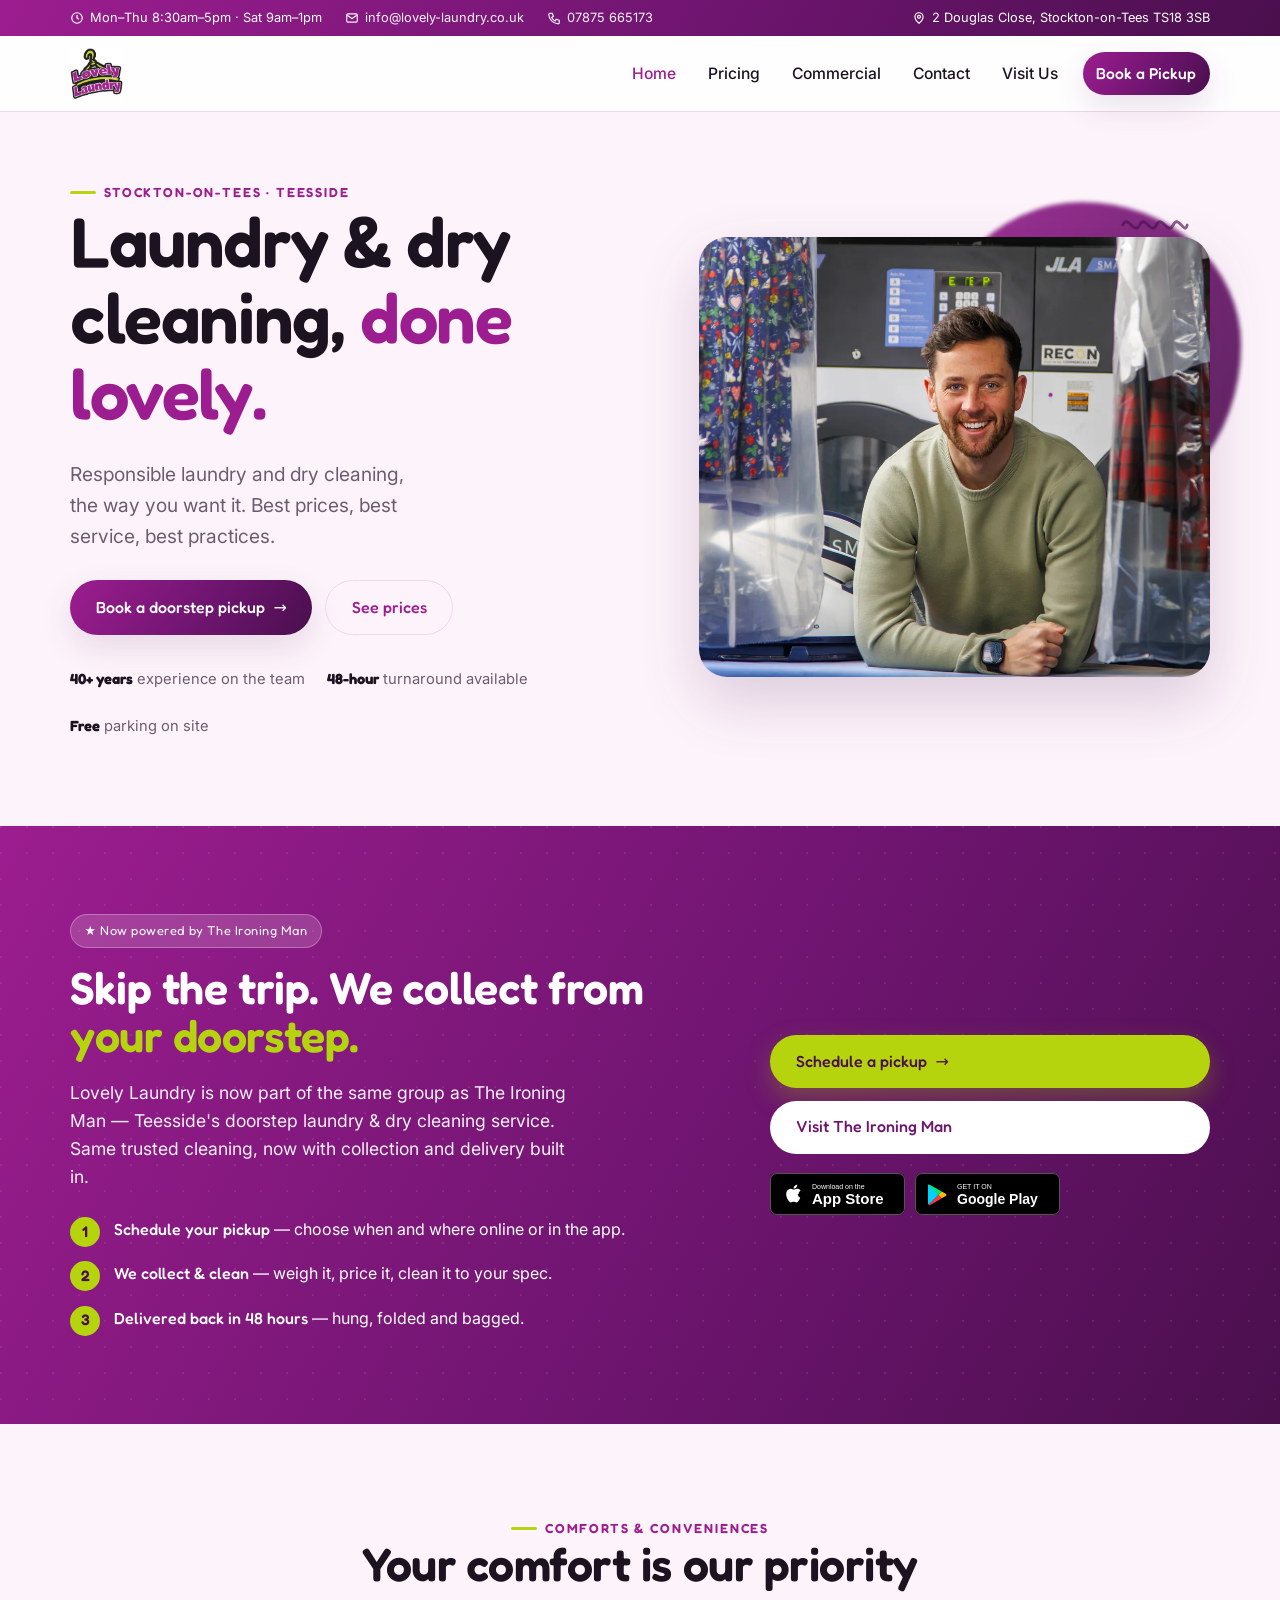
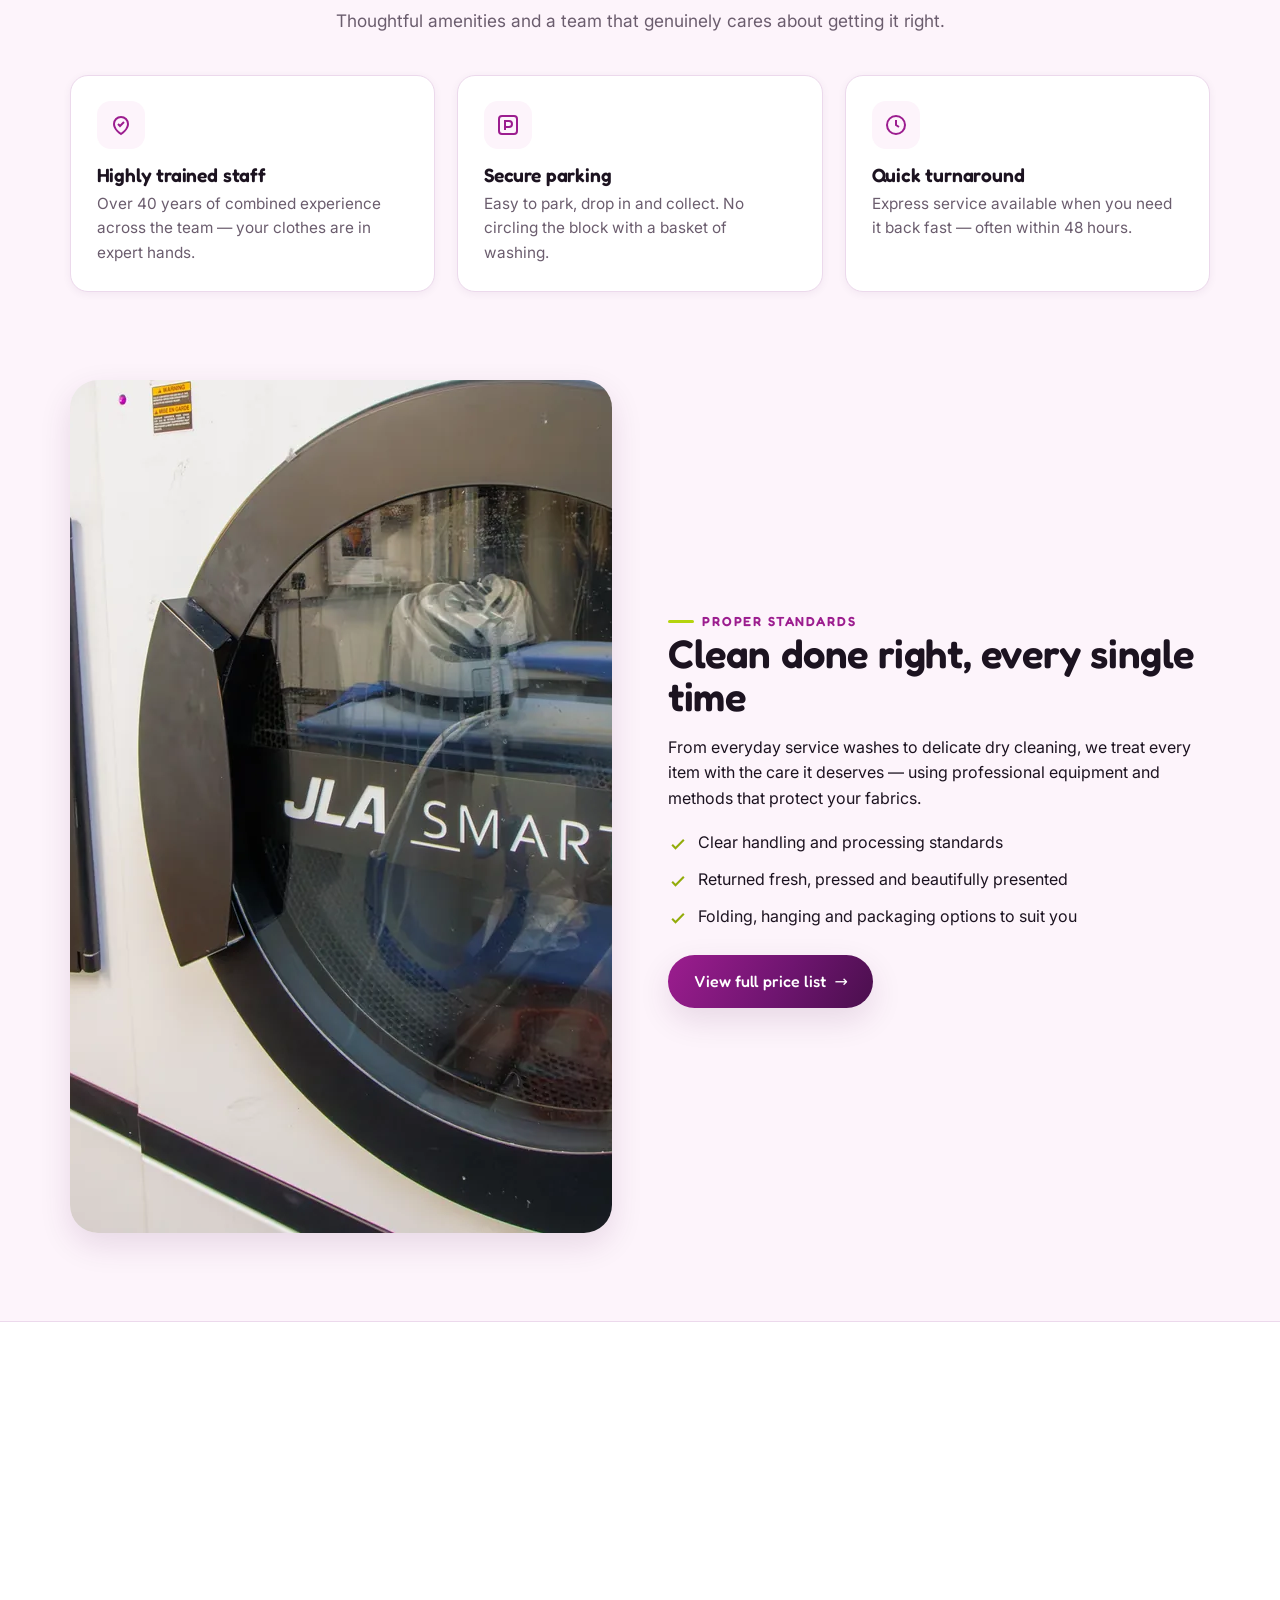
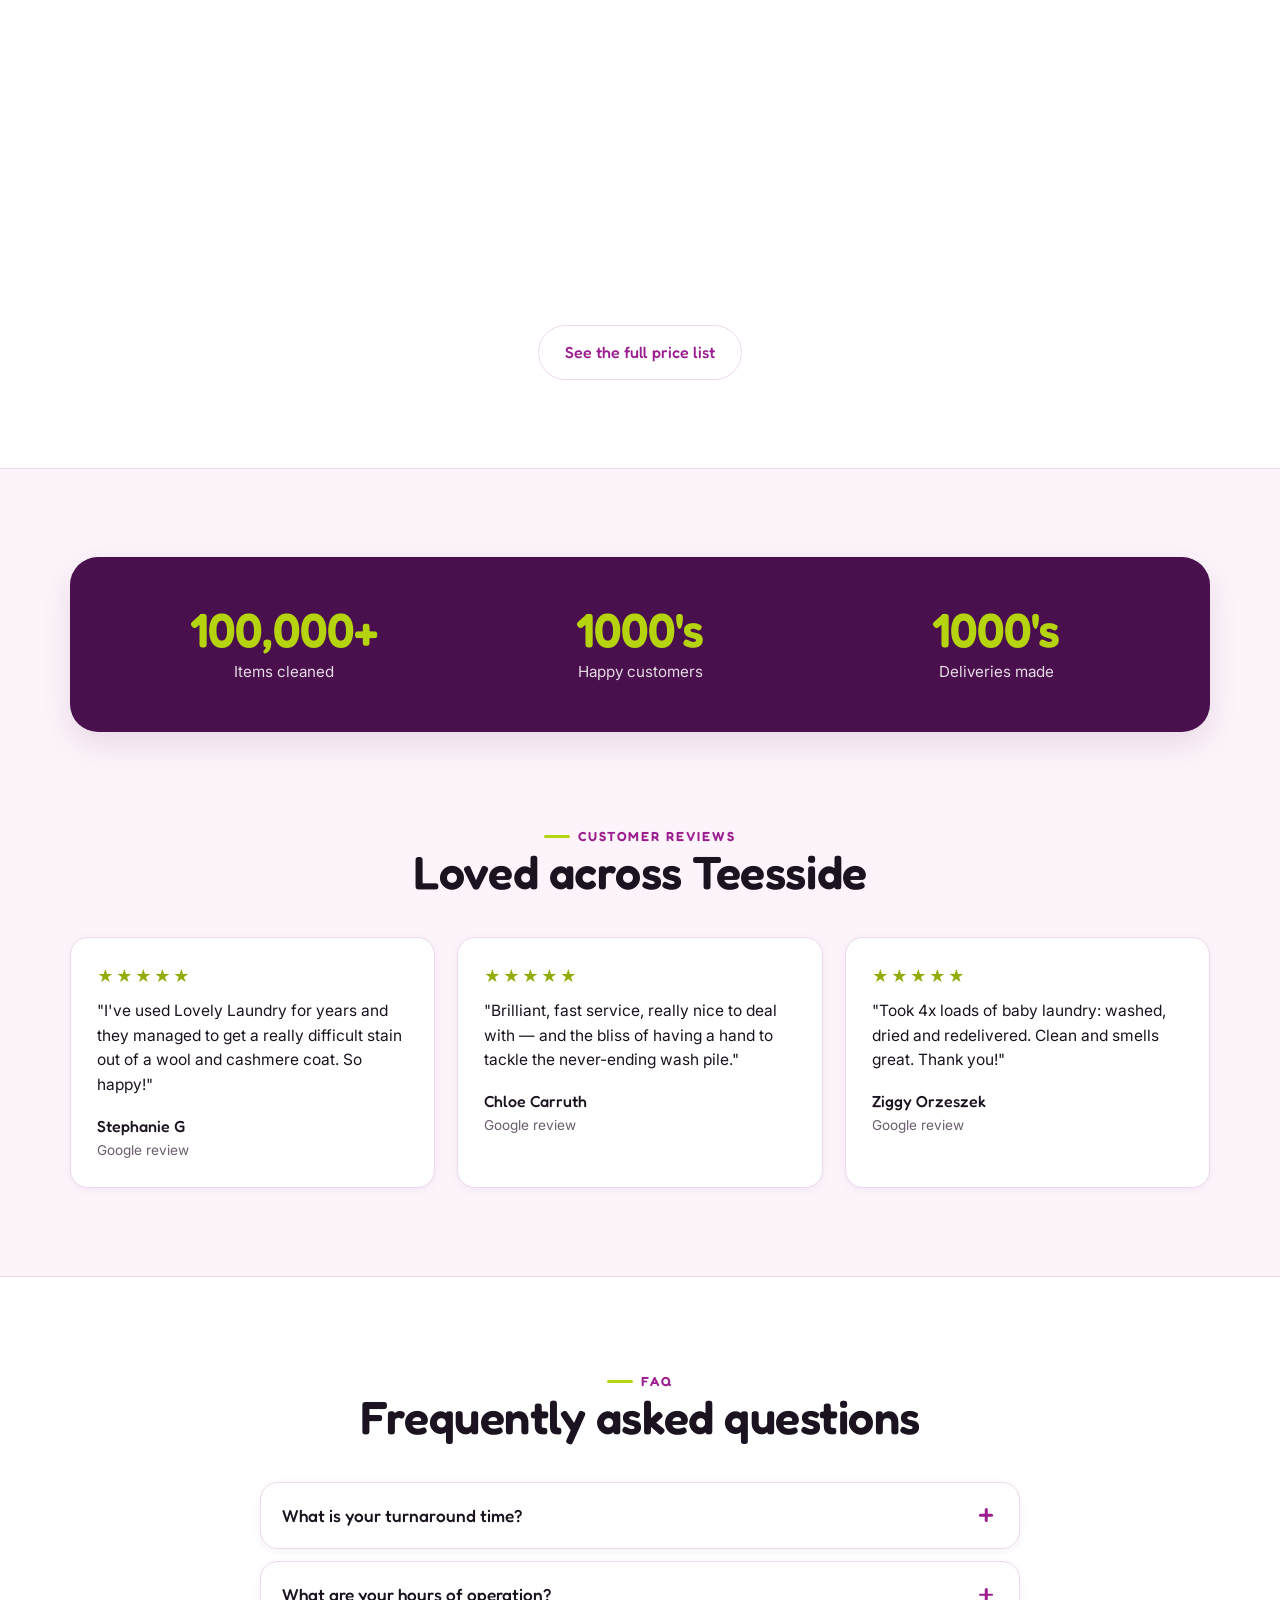
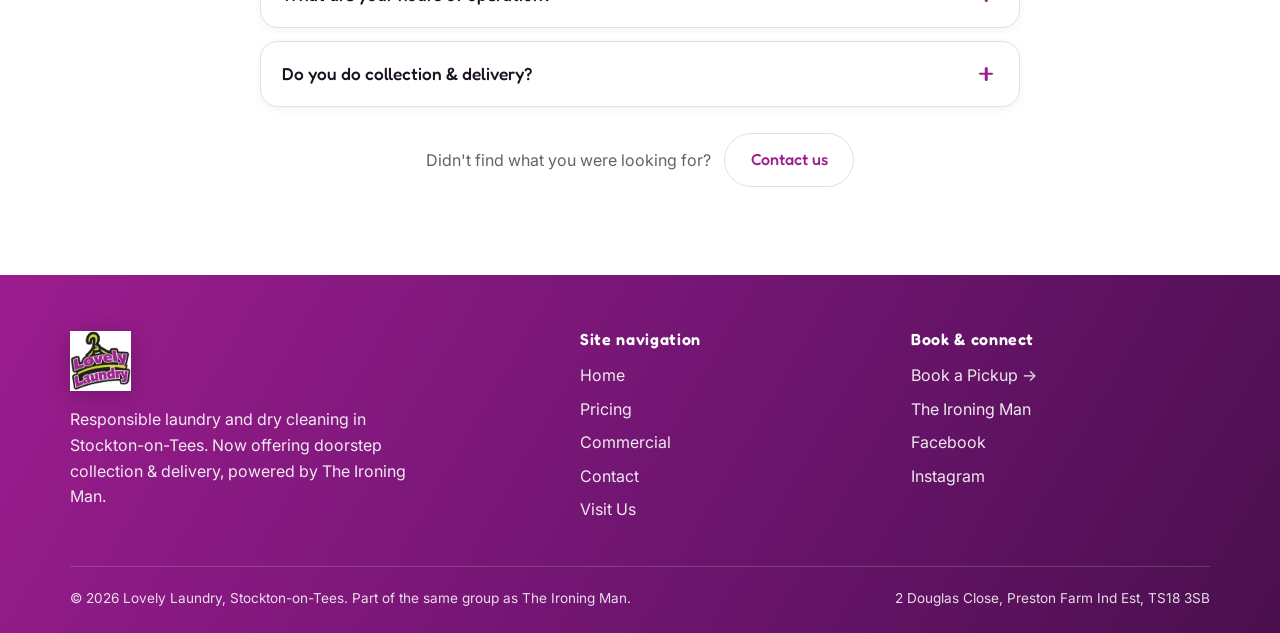
==== commit 21439a72: "Update remaining delivery references from 24 to 48 hours Updates turnaround timeframe across the sit" ====
--- a/index.html
+++ b/index.html
@@ -106,7 +106,7 @@
         </div>
         <div class="trust-row">
           <span><b>40+ years</b> experience on the team</span>
-          <span><b>24-hour</b> turnaround available</span>
+          <span><b>48-hour</b> turnaround available</span>
           <span><b>Free</b> parking on site</span>
         </div>
       </div>
@@ -164,7 +164,7 @@
         <div class="feature reveal">
           <div class="ic"><svg viewBox="0 0 24 24" fill="none" stroke="currentColor" stroke-width="2"><circle cx="12" cy="12" r="9"/><path d="M12 7v5l3 2"/></svg></div>
           <h3>Quick turnaround</h3>
-          <p>Express service available when you need it back fast — often within 24 hours.</p>
+          <p>Express service available when you need it back fast — often within 48 hours.</p>
         </div>
       </div>
     </div>
@@ -254,7 +254,7 @@
         <h2>Frequently asked questions</h2>
       </div>
       <div class="faq" style="margin-inline:auto;">
-        <details class="reveal"><summary>What is your turnaround time?<span class="plus"></span></summary><p>Standard turnaround is typically within a few working days, and we offer an express service when you need items back faster — often within 24 hours. For doorstep collection through The Ironing Man, items are usually returned within 24 hours.</p></details>
+        <details class="reveal"><summary>What is your turnaround time?<span class="plus"></span></summary><p>Standard turnaround is typically within a few working days, and we offer an express service when you need items back faster — often within 48 hours. For doorstep collection through The Ironing Man, items are usually returned within 48 hours.</p></details>
         <details class="reveal"><summary>What are your hours of operation?<span class="plus"></span></summary><p>Our Stockton store is open Monday to Thursday 8:30am–5:00pm and Saturday 9:00am–1:00pm. You can book a doorstep pickup online any time.</p></details>
         <details class="reveal"><summary>Do you do collection &amp; delivery?<span class="plus"></span></summary><p>Yes — through The Ironing Man, our group's doorstep service. Schedule a pickup online or in the app, we collect, clean and deliver back to you. <a href="https://ironing-man.co.uk/book" target="_blank" rel="noopener" style="color:var(--magenta);">Book a pickup →</a></p></details>
       </div>
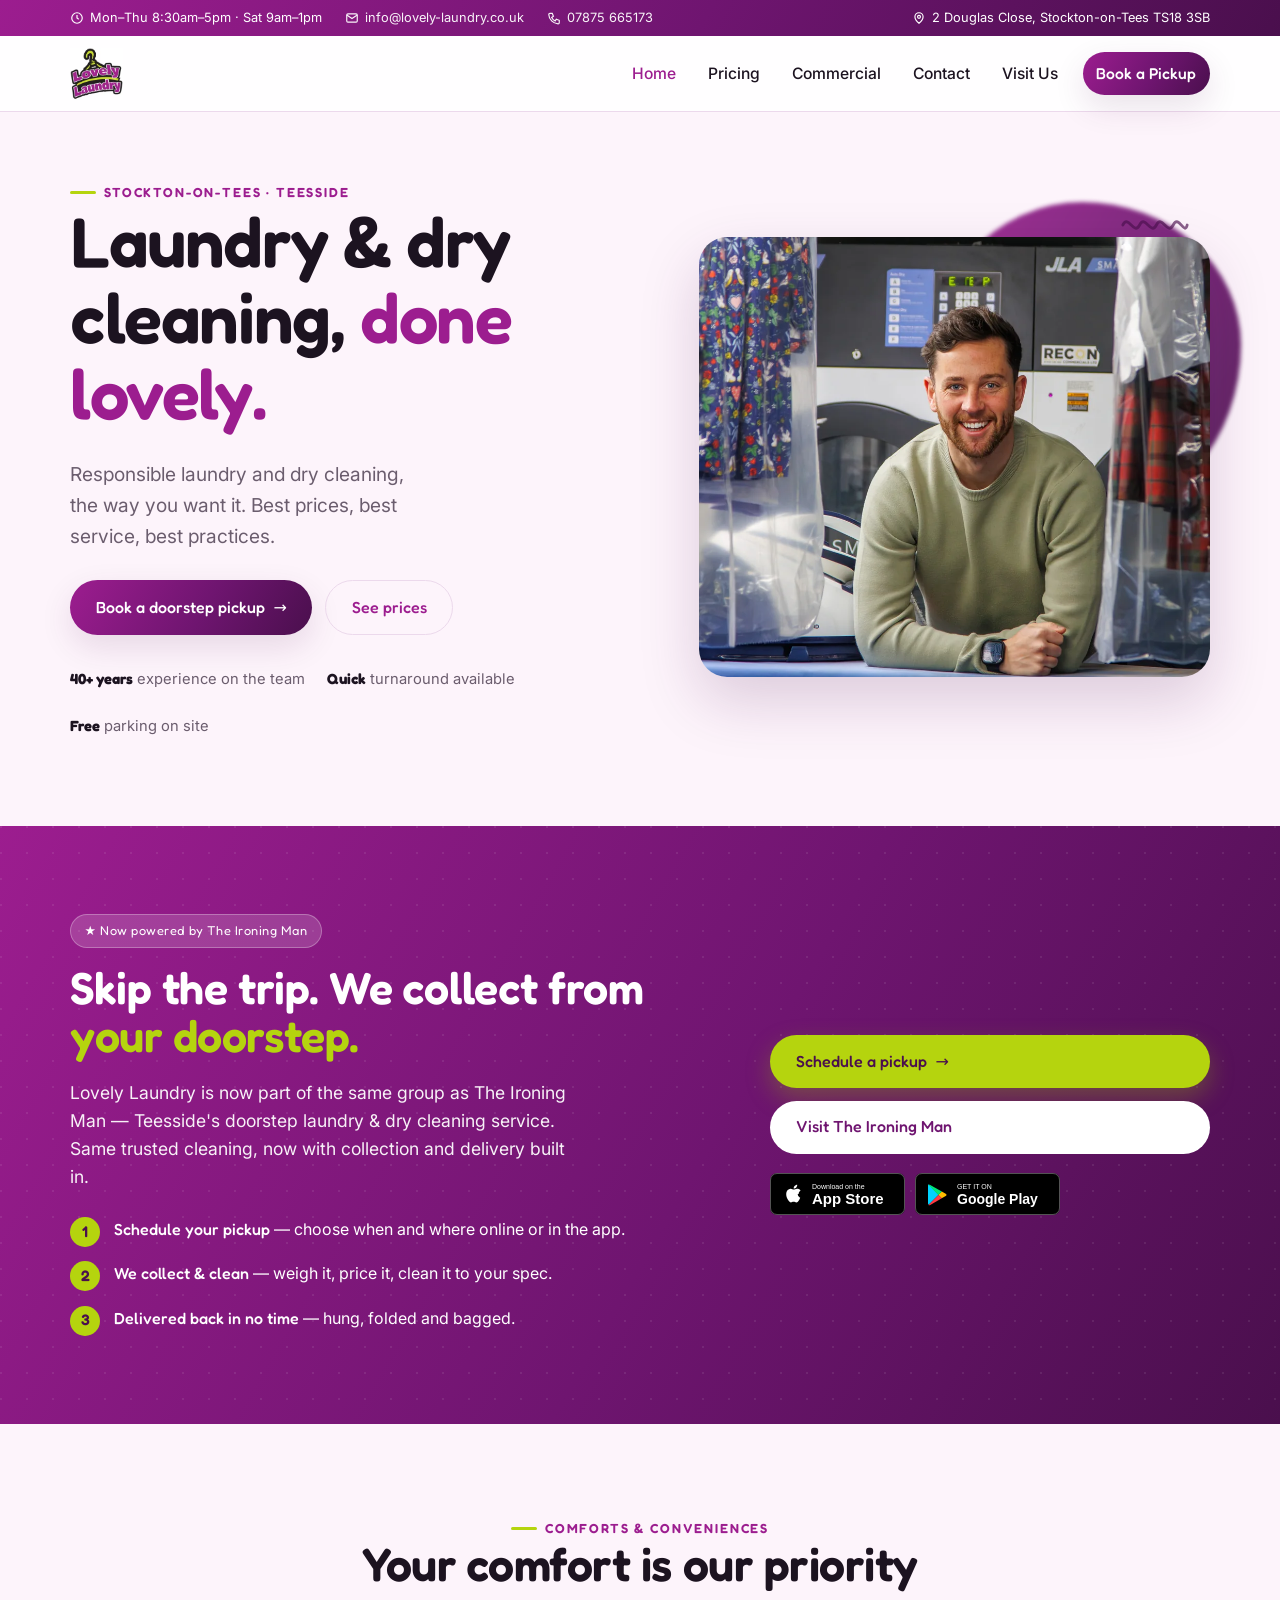
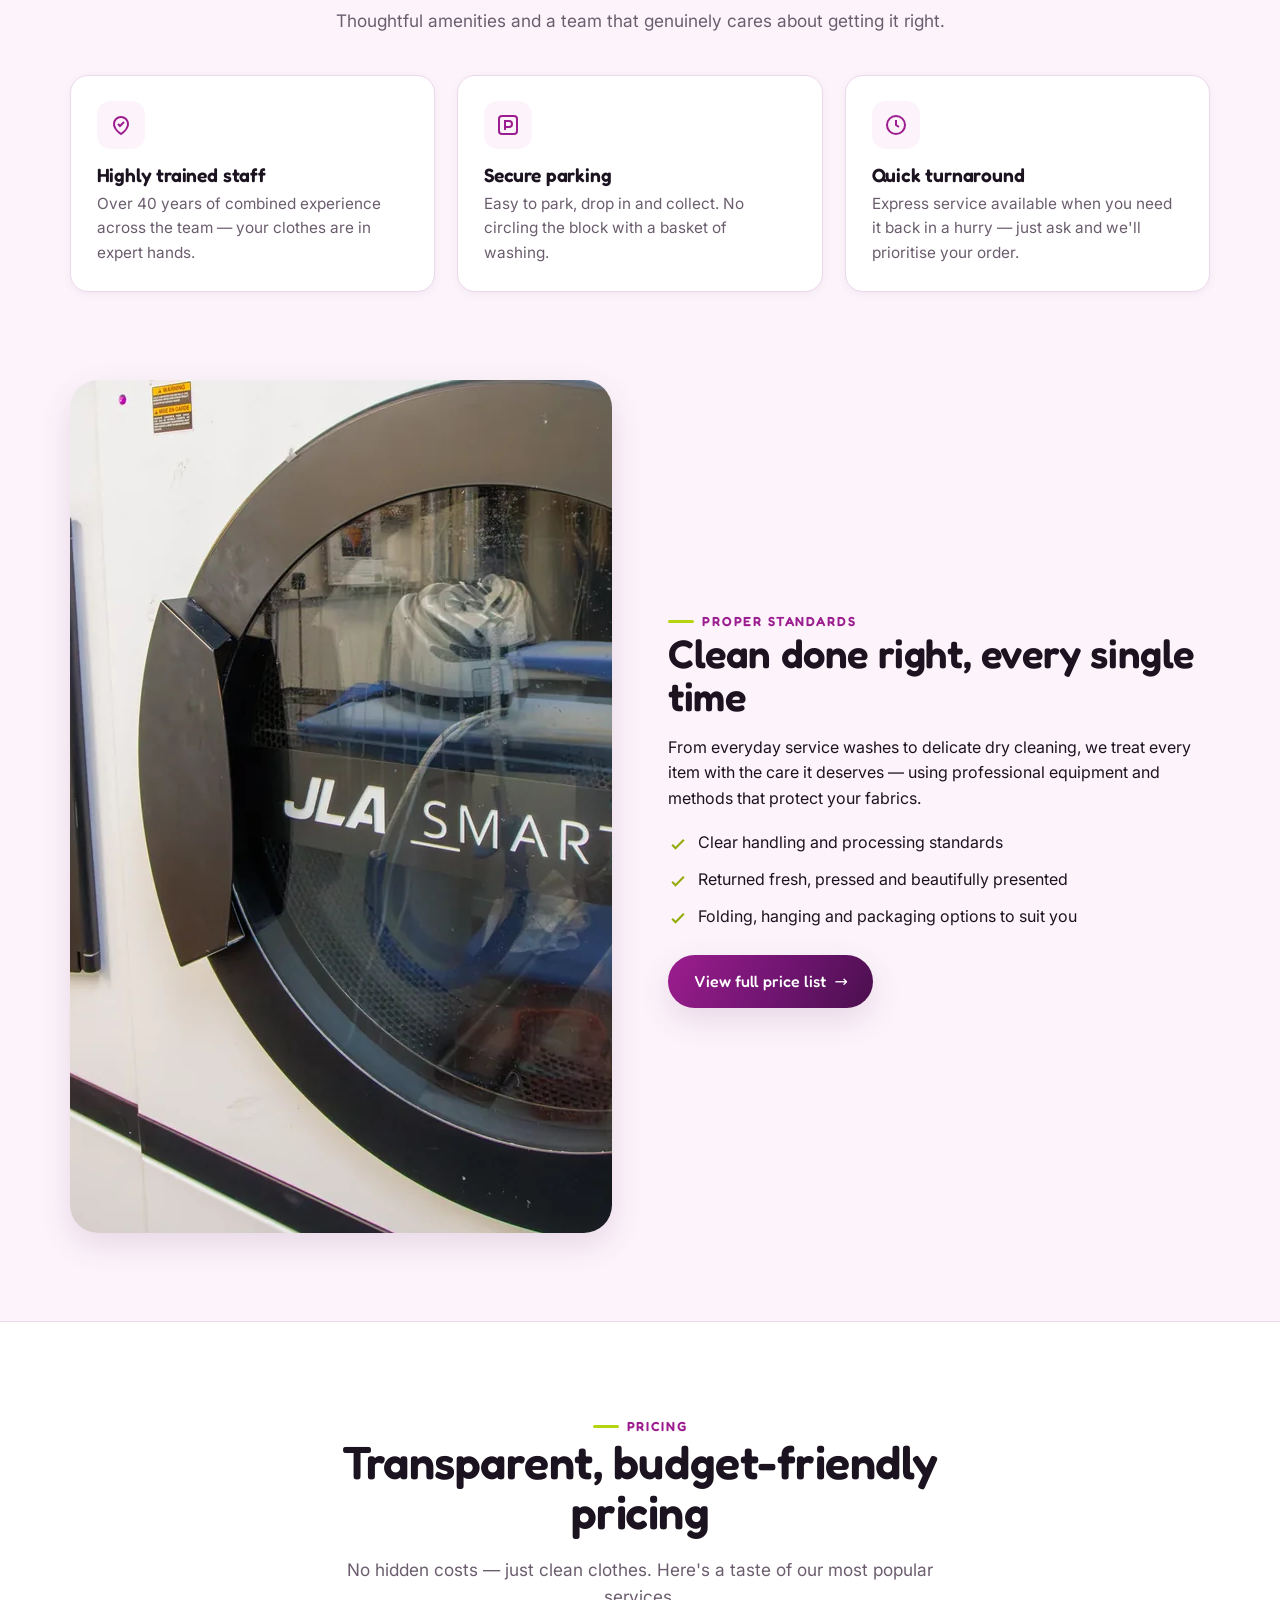
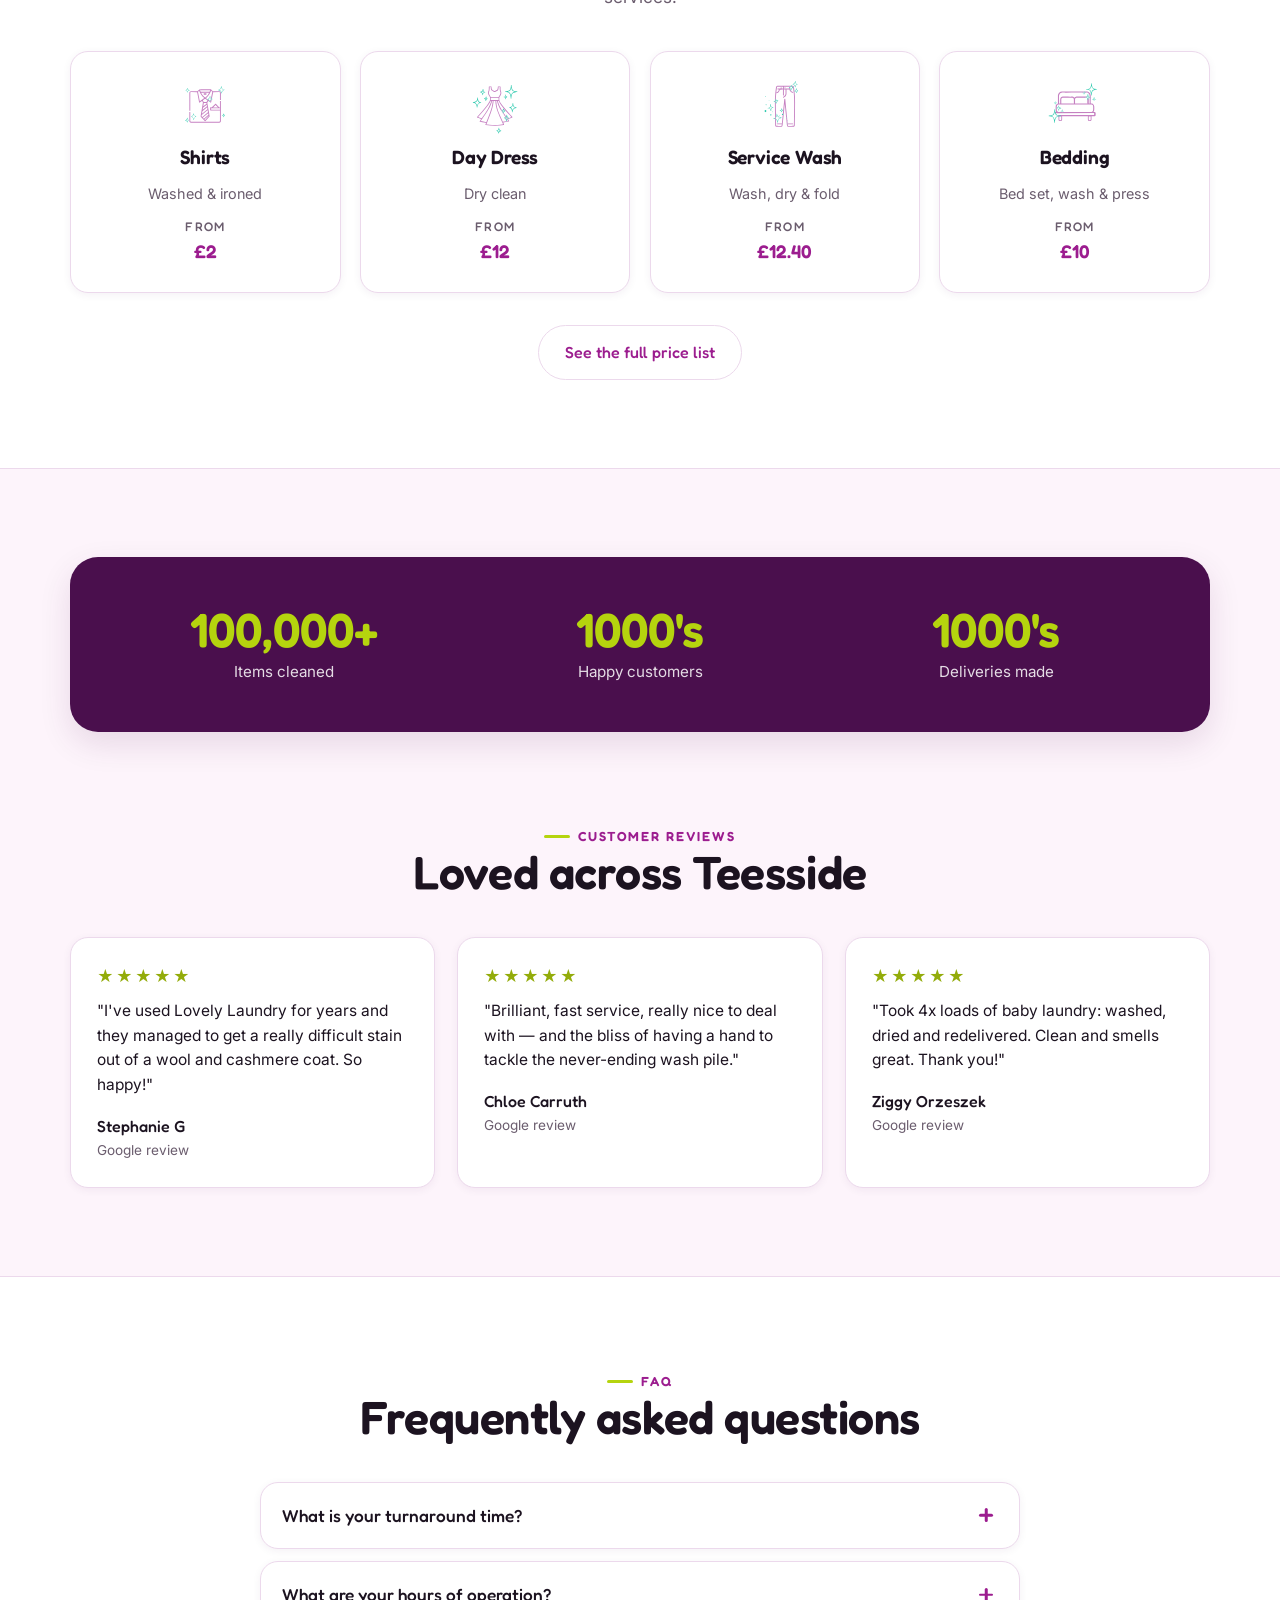
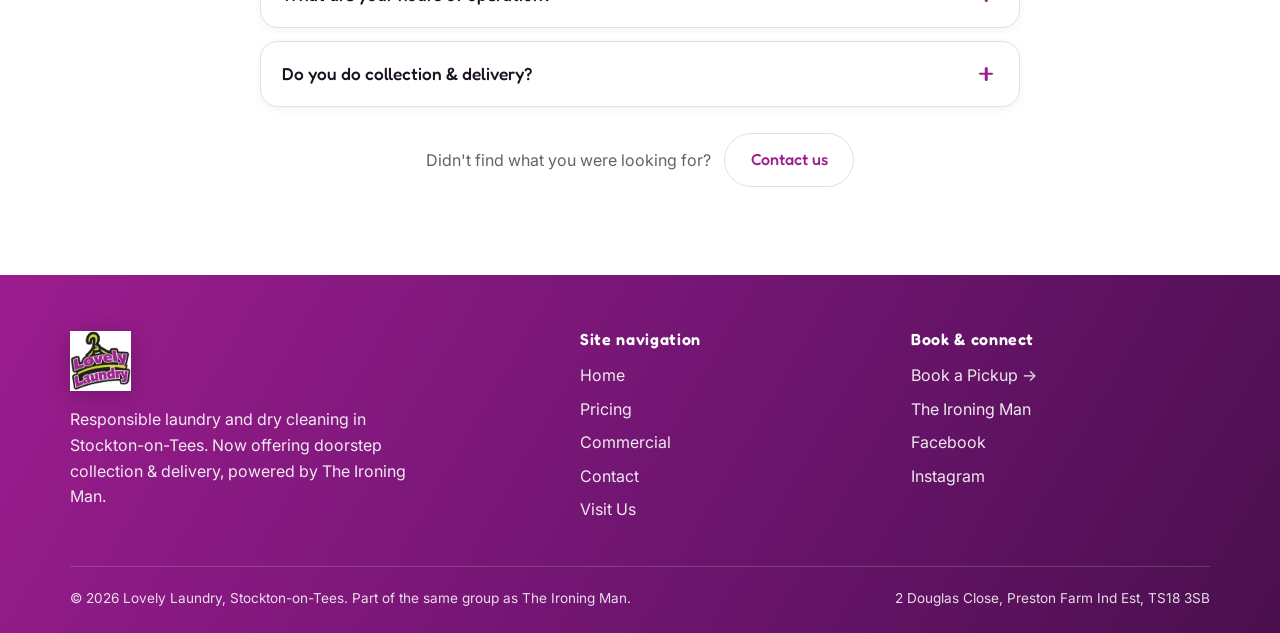
==== commit 2a033378: "Replace fixed turnaround times with flexible quick-turnaround language Removes specific hour-based d" ====
--- a/index.html
+++ b/index.html
@@ -106,7 +106,7 @@
         </div>
         <div class="trust-row">
           <span><b>40+ years</b> experience on the team</span>
-          <span><b>48-hour</b> turnaround available</span>
+          <span><b>Quick</b> turnaround available</span>
           <span><b>Free</b> parking on site</span>
         </div>
       </div>
@@ -128,7 +128,7 @@
         <ul class="steps">
           <li><span class="n">1</span><span><b>Schedule your pickup</b> — choose when and where online or in the app.</span></li>
           <li><span class="n">2</span><span><b>We collect &amp; clean</b> — weigh it, price it, clean it to your spec.</span></li>
-          <li><span class="n">3</span><span><b>Delivered back in 48 hours</b> — hung, folded and bagged.</span></li>
+          <li><span class="n">3</span><span><b>Delivered back in no time</b> — hung, folded and bagged.</span></li>
         </ul>
       </div>
       <div class="doorstep-cta reveal">
@@ -164,7 +164,7 @@
         <div class="feature reveal">
           <div class="ic"><svg viewBox="0 0 24 24" fill="none" stroke="currentColor" stroke-width="2"><circle cx="12" cy="12" r="9"/><path d="M12 7v5l3 2"/></svg></div>
           <h3>Quick turnaround</h3>
-          <p>Express service available when you need it back fast — often within 48 hours.</p>
+          <p>Express service available when you need it back in a hurry — just ask and we'll prioritise your order.</p>
         </div>
       </div>
     </div>
@@ -254,7 +254,7 @@
         <h2>Frequently asked questions</h2>
       </div>
       <div class="faq" style="margin-inline:auto;">
-        <details class="reveal"><summary>What is your turnaround time?<span class="plus"></span></summary><p>Standard turnaround is typically within a few working days, and we offer an express service when you need items back faster — often within 48 hours. For doorstep collection through The Ironing Man, items are usually returned within 48 hours.</p></details>
+        <details class="reveal"><summary>What is your turnaround time?<span class="plus"></span></summary><p>It depends on the service and how busy we are, but we pride ourselves on a quick turnaround. Smaller jobs can often be done while you wait, while larger loads and doorstep collections are turned around promptly. Let us know your deadline and we'll do our best to meet it.</p></details>
         <details class="reveal"><summary>What are your hours of operation?<span class="plus"></span></summary><p>Our Stockton store is open Monday to Thursday 8:30am–5:00pm and Saturday 9:00am–1:00pm. You can book a doorstep pickup online any time.</p></details>
         <details class="reveal"><summary>Do you do collection &amp; delivery?<span class="plus"></span></summary><p>Yes — through The Ironing Man, our group's doorstep service. Schedule a pickup online or in the app, we collect, clean and deliver back to you. <a href="https://ironing-man.co.uk/book" target="_blank" rel="noopener" style="color:var(--magenta);">Book a pickup →</a></p></details>
       </div>
